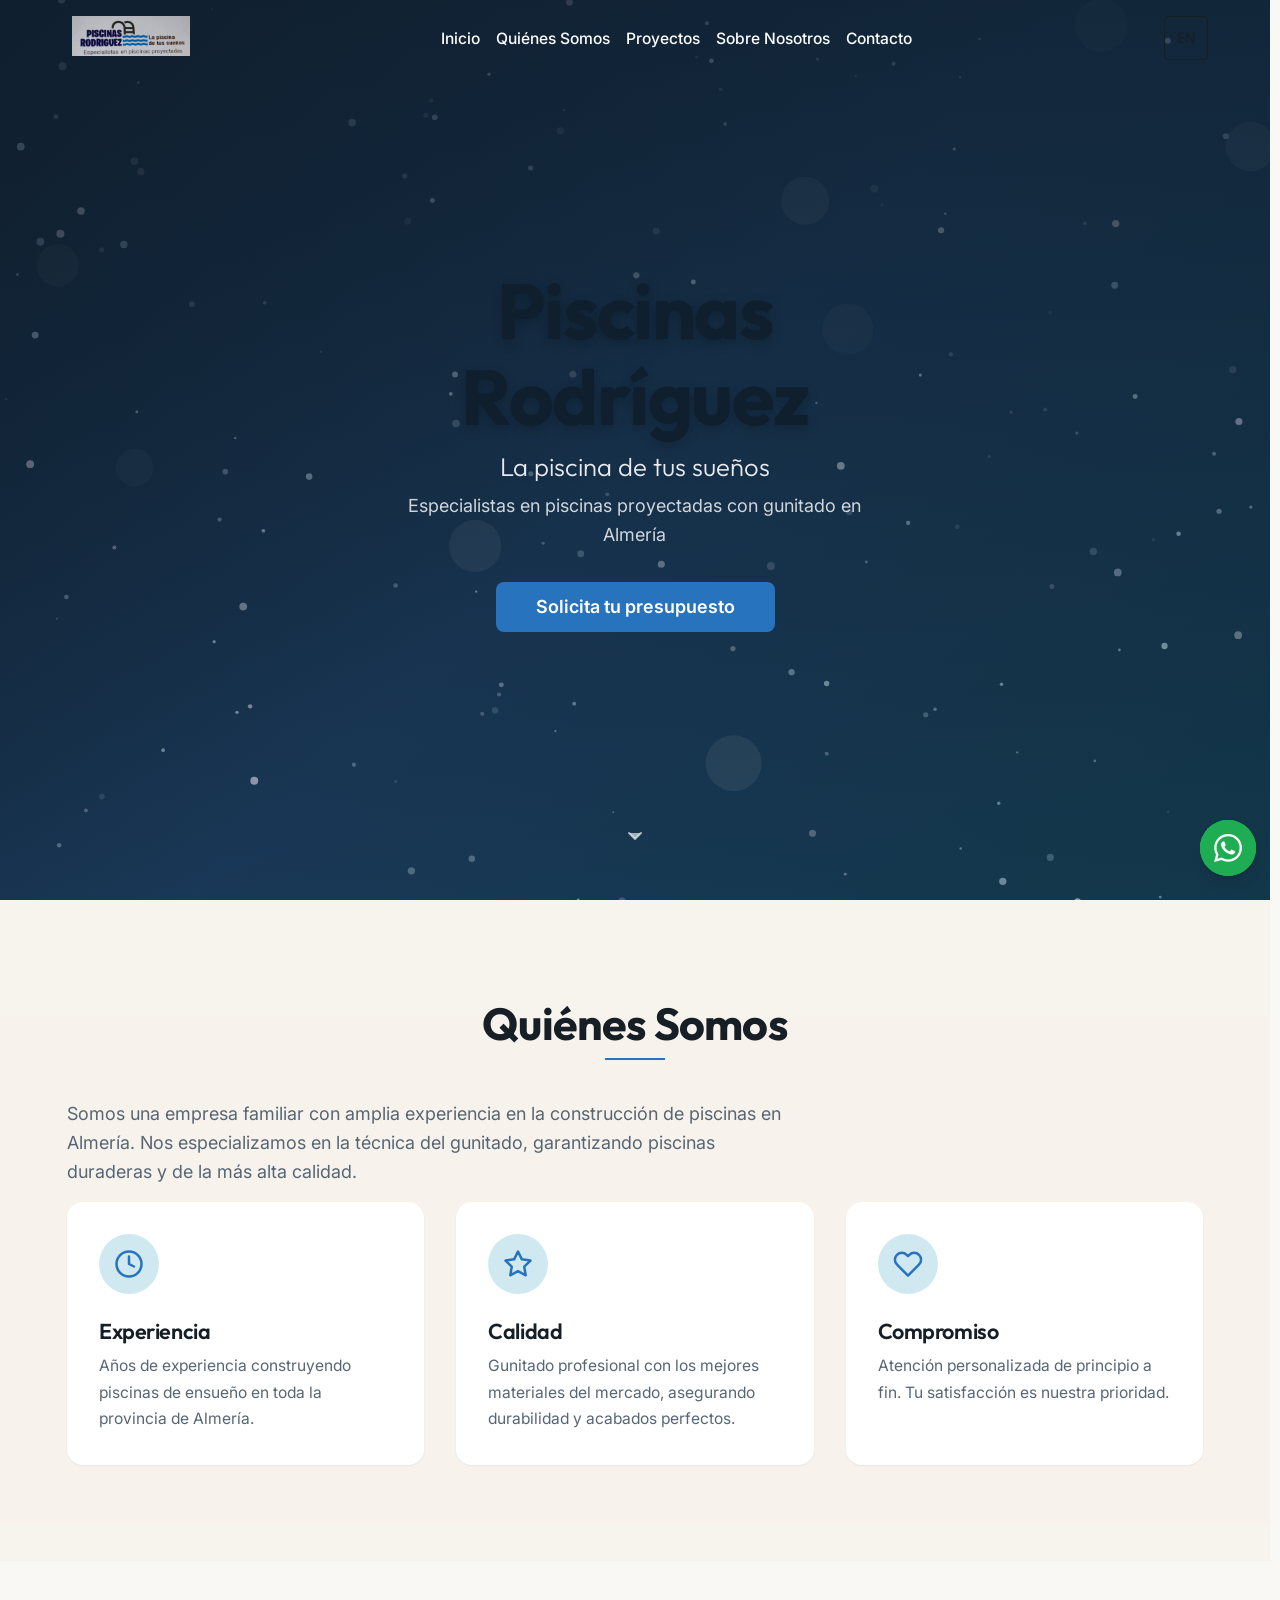
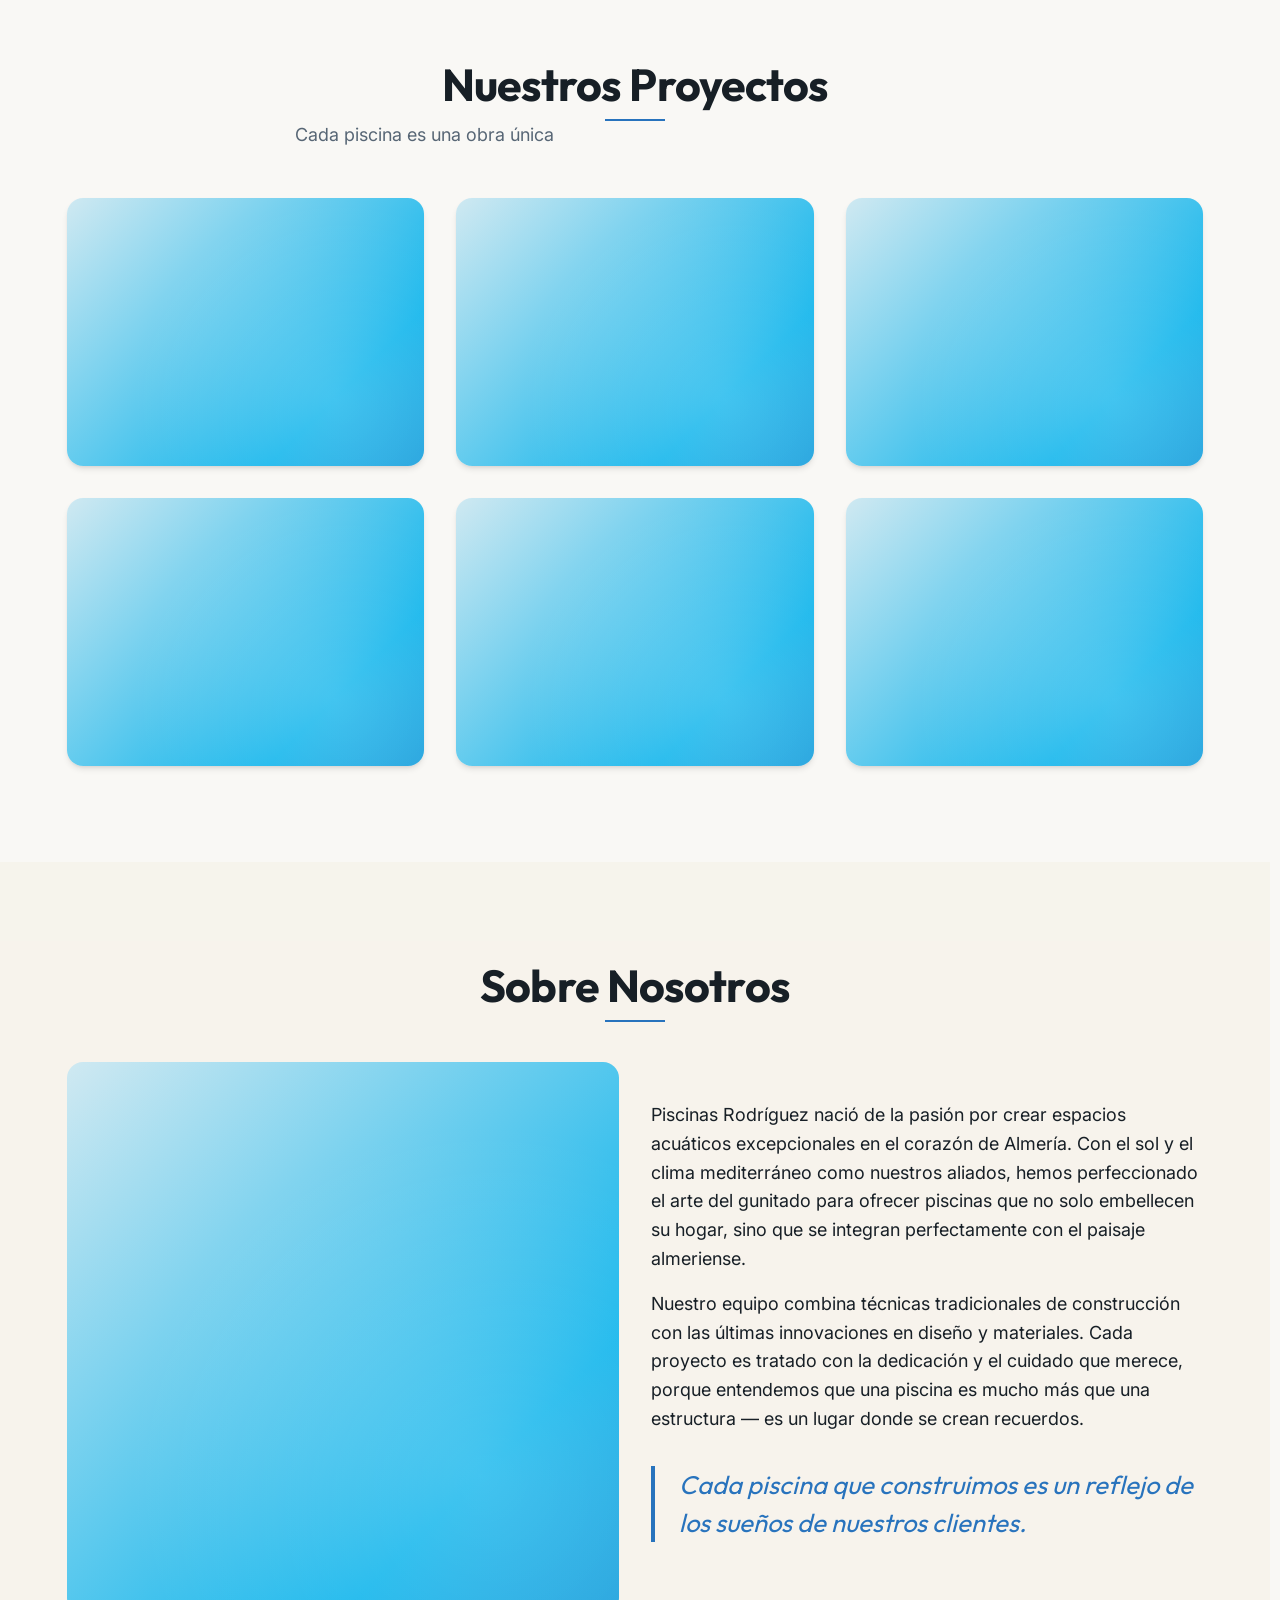
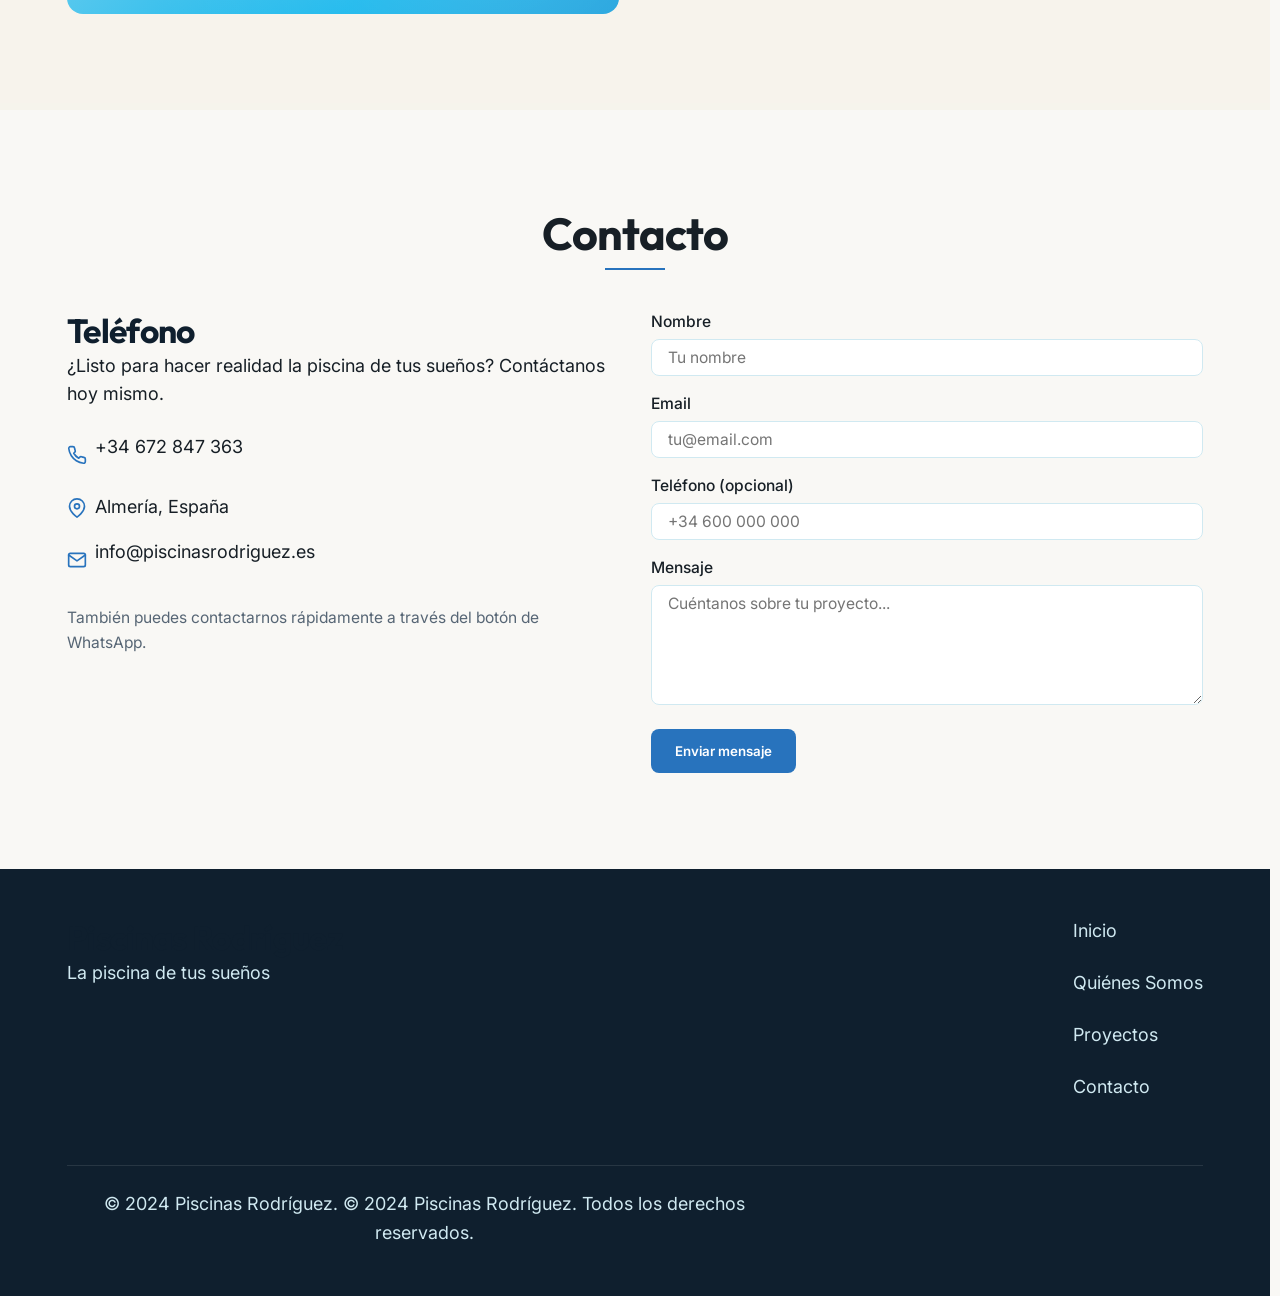
==== index.html @ f2fd2d8b "Initial commit for Piscinas Rodriguez website" ====
<!DOCTYPE html>
<html lang="es">
<head>
    <meta charset="UTF-8">
    <meta name="viewport" content="width=device-width, initial-scale=1.0">
    <title>Piscinas Rodríguez | Especialistas en Gunitado en Almería</title>
    <meta name="description" content="Construcción de piscinas de gunitado en Almería. Piscinas Rodríguez, especialistas en crear la piscina de tus sueños con la mejor calidad y servicio.">
    
    <!-- Open Graph / Social Media -->
    <meta property="og:title" content="Piscinas Rodríguez | Especialistas en Gunitado en Almería">
    <meta property="og:description" content="Construcción de piscinas de gunitado en Almería. Piscinas Rodríguez, especialistas en crear la piscina de tus sueños.">
    <meta property="og:type" content="website">
    <meta property="og:locale" content="es_ES">
    
    <!-- Google Fonts Preconnect -->
    <link rel="preconnect" href="https://fonts.googleapis.com">
    <link rel="preconnect" href="https://fonts.gstatic.com" crossorigin>
    <link href="https://fonts.googleapis.com/css2?family=Inter:wght@400;500&family=Outfit:wght@400;600;700&display=swap" rel="stylesheet">
    
    <!-- CSS Stylesheets -->
    <link rel="stylesheet" href="css/tokens.css">
    <link rel="stylesheet" href="css/base.css">
    <link rel="stylesheet" href="css/layout.css">
    <link rel="stylesheet" href="css/components.css">
    <link rel="stylesheet" href="css/hero.css">
    <link rel="stylesheet" href="css/animations.css">
    <link rel="stylesheet" href="css/mobile.css">
</head>
<body>

    <!-- ============================================================
         1. NAVIGATION
         ============================================================ -->
    <nav id="navbar" class="navbar" aria-label="Navegación principal">
        <div class="container">
            <a href="#inicio" class="navbar__logo" aria-label="Inicio">
                <img src="Logo.png" alt="Piscinas Rodríguez" height="45">
            </a>
            
            <ul class="navbar__links">
                <li><a href="#inicio" class="navbar__link nav-link" data-i18n="nav.inicio">Inicio</a></li>
                <li><a href="#quienes-somos" class="navbar__link nav-link" data-i18n="nav.quienes">Quiénes Somos</a></li>
                <li><a href="#proyectos" class="navbar__link nav-link" data-i18n="nav.proyectos">Proyectos</a></li>
                <li><a href="#sobre-nosotros" class="navbar__link nav-link" data-i18n="nav.sobre">Sobre Nosotros</a></li>
                <li><a href="#contacto" class="navbar__link nav-link" data-i18n="nav.contacto">Contacto</a></li>
            </ul>
            
            <div class="navbar__actions">
                <button class="lang-toggle" aria-label="Cambiar idioma">EN</button>
                <button class="navbar__hamburger" aria-label="Abrir menú" aria-expanded="false">
                    <span></span>
                    <span></span>
                    <span></span>
                </button>
            </div>
        </div>
    </nav>

    <!-- Mobile Menu Overlay -->
    <div class="mobile-menu" id="mobile-menu">
        <a href="#inicio" class="nav-link" data-i18n="nav.inicio">Inicio</a>
        <a href="#quienes-somos" class="nav-link" data-i18n="nav.quienes">Quiénes Somos</a>
        <a href="#proyectos" class="nav-link" data-i18n="nav.proyectos">Proyectos</a>
        <a href="#sobre-nosotros" class="nav-link" data-i18n="nav.sobre">Sobre Nosotros</a>
        <a href="#contacto" class="nav-link" data-i18n="nav.contacto">Contacto</a>
    </div>

    <main>
        <!-- ============================================================
             2. HERO
             ============================================================ -->
        <section id="inicio" class="hero">
            <canvas id="hero-canvas" class="hero__canvas"></canvas>
            <div class="hero__content">
                <h1 class="hero__title" data-i18n="hero.title">Piscinas Rodríguez</h1>
                <p class="hero__subtitle" data-i18n="hero.subtitle">La piscina de tus sueños</p>
                <p class="hero__tagline" data-i18n="hero.tagline">Especialistas en piscinas proyectadas con gunitado en Almería</p>
                <a href="#contacto" class="btn btn--primary hero__cta" data-i18n="hero.cta">Solicita tu presupuesto</a>
            </div>
            <a href="#quienes-somos" class="hero__scroll-indicator" aria-label="Desplázate hacia abajo">
                <svg width="32" height="32" viewBox="0 0 24 24" fill="none" stroke="currentColor" stroke-width="2" stroke-linecap="round" stroke-linejoin="round">
                    <polyline points="6 9 12 15 18 9"></polyline>
                </svg>
            </a>
        </section>

        <!-- ============================================================
             3. QUIÉNES SOMOS
             ============================================================ -->
        <section id="quienes-somos" class="section">
            <div class="container">
                <div class="section-header reveal">
                    <h2 class="section-title" data-i18n="quienes.title">Quiénes Somos</h2>
                </div>
                <p class="section-subtitle reveal" data-i18n="quienes.intro">Somos una empresa familiar con amplia experiencia en la construcción de piscinas en Almería. Nos especializamos en la técnica del gunitado, garantizando piscinas duraderas y de la más alta calidad.</p>
                
                <div class="grid-3">
                    <!-- Card: Experiencia -->
                    <div class="feature-card reveal">
                        <div class="feature-card__icon">
                            <svg width="30" height="30" viewBox="0 0 24 24" fill="none" stroke="currentColor" stroke-width="2" stroke-linecap="round" stroke-linejoin="round">
                                <circle cx="12" cy="12" r="10"></circle>
                                <polyline points="12 6 12 12 16 14"></polyline>
                            </svg>
                        </div>
                        <h3 class="feature-card__title" data-i18n="quienes.exp_title">Experiencia</h3>
                        <p class="feature-card__text" data-i18n="quienes.exp_text">Años de experiencia construyendo piscinas de ensueño en toda la provincia de Almería.</p>
                    </div>
                    <!-- Card: Calidad -->
                    <div class="feature-card reveal reveal-delay-1">
                        <div class="feature-card__icon">
                            <svg width="30" height="30" viewBox="0 0 24 24" fill="none" stroke="currentColor" stroke-width="2" stroke-linecap="round" stroke-linejoin="round">
                                <polygon points="12 2 15.09 8.26 22 9.27 17 14.14 18.18 21.02 12 17.77 5.82 21.02 7 14.14 2 9.27 8.91 8.26 12 2"></polygon>
                            </svg>
                        </div>
                        <h3 class="feature-card__title" data-i18n="quienes.cal_title">Calidad</h3>
                        <p class="feature-card__text" data-i18n="quienes.cal_text">Gunitado profesional con los mejores materiales del mercado, asegurando durabilidad y acabados perfectos.</p>
                    </div>
                    <!-- Card: Compromiso -->
                    <div class="feature-card reveal reveal-delay-2">
                        <div class="feature-card__icon">
                            <svg width="30" height="30" viewBox="0 0 24 24" fill="none" stroke="currentColor" stroke-width="2" stroke-linecap="round" stroke-linejoin="round">
                                <path d="M20.84 4.61a5.5 5.5 0 0 0-7.78 0L12 5.67l-1.06-1.06a5.5 5.5 0 0 0-7.78 7.78l1.06 1.06L12 21.23l7.78-7.78 1.06-1.06a5.5 5.5 0 0 0 0-7.78z"></path>
                            </svg>
                        </div>
                        <h3 class="feature-card__title" data-i18n="quienes.com_title">Compromiso</h3>
                        <p class="feature-card__text" data-i18n="quienes.com_text">Atención personalizada de principio a fin. Tu satisfacción es nuestra prioridad.</p>
                    </div>
                </div>
            </div>
        </section>

        <!-- ============================================================
             4. PROYECTOS
             ============================================================ -->
        <section id="proyectos" class="section">
            <div class="container">
                <div class="section-header reveal">
                    <h2 class="section-title" data-i18n="proyectos.title">Nuestros Proyectos</h2>
                    <p class="section-subtitle" data-i18n="proyectos.subtitle">Cada piscina es una obra única</p>
                </div>
                
                <div class="grid-3">
                    <div class="project-card reveal">
                        <div class="project-image-placeholder"></div>
                        <div class="project-card__overlay">
                            <h3 class="project-card__title" data-i18n="proyectos.p1">Proyecto Residencial</h3>
                        </div>
                    </div>
                    <div class="project-card reveal reveal-delay-1">
                        <div class="project-image-placeholder"></div>
                        <div class="project-card__overlay">
                            <h3 class="project-card__title" data-i18n="proyectos.p2">Piscina Infinity</h3>
                        </div>
                    </div>
                    <div class="project-card reveal reveal-delay-2">
                        <div class="project-image-placeholder"></div>
                        <div class="project-card__overlay">
                            <h3 class="project-card__title" data-i18n="proyectos.p3">Piscina Desbordante</h3>
                        </div>
                    </div>
                    <div class="project-card reveal">
                        <div class="project-image-placeholder"></div>
                        <div class="project-card__overlay">
                            <h3 class="project-card__title" data-i18n="proyectos.p4">Proyecto Comunitario</h3>
                        </div>
                    </div>
                    <div class="project-card reveal reveal-delay-1">
                        <div class="project-image-placeholder"></div>
                        <div class="project-card__overlay">
                            <h3 class="project-card__title" data-i18n="proyectos.p5">Piscina Natural</h3>
                        </div>
                    </div>
                    <div class="project-card reveal reveal-delay-2">
                        <div class="project-image-placeholder"></div>
                        <div class="project-card__overlay">
                            <h3 class="project-card__title" data-i18n="proyectos.p6">Diseño Personalizado</h3>
                        </div>
                    </div>
                </div>
            </div>
        </section>

        <!-- ============================================================
             5. SOBRE NOSOTROS
             ============================================================ -->
        <section id="sobre-nosotros" class="section">
            <div class="container">
                <div class="section-header reveal">
                    <h2 class="section-title" data-i18n="sobre.title">Sobre Nosotros</h2>
                </div>
                
                <div class="two-col">
                    <div class="text-content reveal">
                        <p data-i18n="sobre.text1">Piscinas Rodríguez nació de la pasión por crear espacios acuáticos excepcionales en el corazón de Almería. Con el sol y el clima mediterráneo como nuestros aliados, hemos perfeccionado el arte del gunitado para ofrecer piscinas que no solo embellecen su hogar, sino que se integran perfectamente con el paisaje almeriense.</p>
                        <p data-i18n="sobre.text2">Nuestro equipo combina técnicas tradicionales de construcción con las últimas innovaciones en diseño y materiales. Cada proyecto es tratado con la dedicación y el cuidado que merece, porque entendemos que una piscina es mucho más que una estructura — es un lugar donde se crean recuerdos.</p>
                        <blockquote class="pull-quote">
                            <p data-i18n="sobre.quote">«Cada piscina que construimos es un reflejo de los sueños de nuestros clientes.»</p>
                        </blockquote>
                    </div>
                    <div class="image-content reveal reveal-delay-1">
                        <div class="project-image-placeholder" style="aspect-ratio: 1/1; border-radius: var(--radius-lg);"></div>
                    </div>
                </div>
            </div>
        </section>

        <!-- ============================================================
             6. CONTACTO
             ============================================================ -->
        <section id="contacto" class="section">
            <div class="container">
                <div class="section-header reveal">
                    <h2 class="section-title" data-i18n="contacto.title">Contacto</h2>
                </div>
                
                <div class="grid-2">
                    <div class="contact-info-block reveal">
                        <h3 data-i18n="contacto.phone_label">Hablemos de tu proyecto</h3>
                        <p>¿Listo para hacer realidad la piscina de tus sueños? Contáctanos hoy mismo.</p>
                        
                        <ul class="contact-list" style="list-style:none; padding:0; margin: var(--space-lg) 0;">
                            <li style="display:flex; align-items:center; gap:var(--space-sm); margin-bottom:var(--space-md);">
                                <svg width="20" height="20" viewBox="0 0 24 24" fill="none" stroke="var(--color-azure)" stroke-width="2" stroke-linecap="round" stroke-linejoin="round"><path d="M22 16.92v3a2 2 0 0 1-2.18 2 19.79 19.79 0 0 1-8.63-3.07 19.5 19.5 0 0 1-6-6 19.79 19.79 0 0 1-3.07-8.67A2 2 0 0 1 4.11 2h3a2 2 0 0 1 2 1.72 12.84 12.84 0 0 0 .7 2.81 2 2 0 0 1-.45 2.11L8.09 9.91a16 16 0 0 0 6 6l1.27-1.27a2 2 0 0 1 2.11-.45 12.84 12.84 0 0 0 2.81.7A2 2 0 0 1 22 16.92z"></path></svg>
                                <a href="tel:+34672847363" style="color:var(--color-text); text-decoration:none;">+34 672 847 363</a>
                            </li>
                            <li style="display:flex; align-items:center; gap:var(--space-sm); margin-bottom:var(--space-md);">
                                <svg width="20" height="20" viewBox="0 0 24 24" fill="none" stroke="var(--color-azure)" stroke-width="2" stroke-linecap="round" stroke-linejoin="round"><path d="M21 10c0 7-9 13-9 13s-9-6-9-13a9 9 0 0 1 18 0z"></path><circle cx="12" cy="10" r="3"></circle></svg>
                                <span data-i18n="contacto.location">Almería, España</span>
                            </li>
                            <li style="display:flex; align-items:center; gap:var(--space-sm); margin-bottom:var(--space-md);">
                                <svg width="20" height="20" viewBox="0 0 24 24" fill="none" stroke="var(--color-azure)" stroke-width="2" stroke-linecap="round" stroke-linejoin="round"><path d="M4 4h16c1.1 0 2 .9 2 2v12c0 1.1-.9 2-2 2H4c-1.1 0-2-.9-2-2V6c0-1.1.9-2 2-2z"></path><polyline points="22,6 12,13 2,6"></polyline></svg>
                                <a href="mailto:info@piscinasrodriguez.es" style="color:var(--color-text); text-decoration:none;">info@piscinasrodriguez.es</a>
                            </li>
                        </ul>
                        <p style="font-size:var(--fs-sm); color:var(--color-text-light);">También puedes contactarnos rápidamente a través del botón de WhatsApp.</p>
                    </div>
                    
                    <div class="contact-form-container reveal reveal-delay-1">
                        <form id="contact-form" class="contact-form">
                            <div class="form-group">
                                <label for="name" data-i18n="contacto.form_name">Nombre</label>
                                <input type="text" id="name" name="name" placeholder="Tu nombre" data-i18n-placeholder="contacto.form_name_placeholder" required>
                            </div>
                            <div class="form-group">
                                <label for="email" data-i18n="contacto.form_email">Email</label>
                                <input type="email" id="email" name="email" placeholder="tu@email.com" data-i18n-placeholder="contacto.form_email_placeholder" required>
                            </div>
                            <div class="form-group">
                                <label for="phone" data-i18n="contacto.form_phone">Teléfono (opcional)</label>
                                <input type="tel" id="phone" name="phone" placeholder="+34 600 000 000" data-i18n-placeholder="contacto.form_phone_placeholder">
                            </div>
                            <div class="form-group">
                                <label for="message" data-i18n="contacto.form_message">Mensaje</label>
                                <textarea id="message" name="message" rows="4" placeholder="Cuéntanos sobre tu proyecto..." data-i18n-placeholder="contacto.form_message_placeholder" required></textarea>
                            </div>
                            <button type="submit" class="btn btn--primary" data-i18n="contacto.form_submit">Enviar mensaje</button>
                        </form>
                    </div>
                </div>
            </div>
        </section>
    </main>

    <!-- ============================================================
         7. FOOTER
         ============================================================ -->
    <footer class="footer">
        <div class="container">
            <div class="footer__content">
                <div class="footer__brand">
                    <h3>Piscinas Rodríguez</h3>
                    <p data-i18n="footer.tagline">La piscina de tus sueños</p>
                </div>
                <nav class="footer__links" aria-label="Enlaces del pie de página">
                    <a href="#inicio" data-i18n="nav.inicio">Inicio</a>
                    <a href="#quienes-somos" data-i18n="nav.quienes">Quiénes Somos</a>
                    <a href="#proyectos" data-i18n="nav.proyectos">Proyectos</a>
                    <a href="#contacto" data-i18n="nav.contacto">Contacto</a>
                </nav>
            </div>
            <div class="footer__bottom">
                <p>&copy; 2024 Piscinas Rodríguez. <span data-i18n="footer.copy">Todos los derechos reservados.</span></p>
            </div>
        </div>
    </footer>

    <!-- ============================================================
         8. WHATSAPP FLOATING BUTTON (always visible)
         ============================================================ -->
    <a href="https://wa.me/34672847363?text=Hola%2C%20me%20gustar%C3%ADa%20informaci%C3%B3n%20sobre%20sus%20piscinas" 
       class="whatsapp-float whatsapp-btn" 
       id="whatsapp-btn" 
       aria-label="Contactar por WhatsApp" 
       target="_blank" 
       rel="noopener noreferrer">
        <svg width="28" height="28" viewBox="0 0 24 24" fill="currentColor" xmlns="http://www.w3.org/2000/svg">
            <path d="M17.472 14.382c-.297-.149-1.758-.867-2.03-.967-.273-.099-.471-.148-.67.15-.197.297-.767.966-.94 1.164-.173.199-.347.223-.644.075-.297-.15-1.255-.463-2.39-1.475-.883-.788-1.48-1.761-1.653-2.059-.173-.297-.018-.458.13-.606.134-.133.298-.347.446-.52.149-.174.198-.298.298-.497.099-.198.05-.371-.025-.52-.075-.149-.669-1.612-.916-2.207-.242-.579-.487-.5-.669-.51a12.8 12.8 0 0 0-.57-.01c-.198 0-.52.074-.792.372-.272.297-1.04 1.016-1.04 2.479 0 1.462 1.065 2.875 1.213 3.074.149.198 2.096 3.2 5.077 4.487.709.306 1.262.489 1.694.625.712.227 1.36.195 1.871.118.571-.085 1.758-.719 2.006-1.413.248-.694.248-1.289.173-1.413-.074-.124-.272-.198-.57-.347m-5.421 7.403h-.004a9.87 9.87 0 0 1-5.031-1.378l-.361-.214-3.741.982.998-3.648-.235-.374a9.86 9.86 0 0 1-1.51-5.26c.001-5.45 4.436-9.884 9.888-9.884 2.64 0 5.122 1.03 6.988 2.898a9.825 9.825 0 0 1 2.893 6.994c-.003 5.45-4.437 9.884-9.885 9.884m8.413-18.297A11.815 11.815 0 0 0 12.05 0C5.495 0 .16 5.335.157 11.892c0 2.096.547 4.142 1.588 5.945L.057 24l6.305-1.654a11.882 11.882 0 0 0 5.683 1.448h.005c6.554 0 11.89-5.335 11.893-11.893a11.821 11.821 0 0 0-3.48-8.413Z"/>
        </svg>
    </a>

    <!-- Scripts (ES Modules) -->
    <script type="module" src="js/app.js"></script>
</body>
</html>
---- css/tokens.css ----
/**
 * Piscinas Rodríguez - Design System Tokens
 * Specialist in shotcrete (gunitado) pools - Almería, Spain
 */

:root {
  /* ==========================================================================
     Colors - Mediterranean Blue & Sand Palette
     ========================================================================== */
  
  /* Primary Blues - Harmonized with logo */
  --color-ocean-deep: hsl(210, 50%, 12%); /* Very dark blue, near logo's charcoal */
  --color-azure: hsl(210, 65%, 45%);      /* Primary blue matching logo waves */
  --color-pool: hsl(195, 85%, 50%);       /* Vibrant pool water blue */
  --color-foam: hsl(195, 55%, 88%);       /* Very light blue tint */
  
  /* Sand & Earth Tones */
  --color-sand: hsl(38, 50%, 85%);        /* Warm sandy beige */
  --color-sand-dark: hsl(35, 35%, 50%);   /* Darker sand for contrast */
  --color-cream: hsl(40, 25%, 97%);       /* Near-white warm background */
  
  /* Text & Utilities */
  --color-text: hsl(210, 25%, 12%);       /* Dark text */
  --color-text-light: hsl(210, 15%, 40%); /* Lighter text for subtitles */
  --color-white: #ffffff;
  --color-overlay: hsla(210, 50%, 5%, 0.65); /* Semi-transparent dark overlay for hero */
  
  /* Social / Actions */
  --color-whatsapp: hsl(142, 70%, 40%);
  --color-whatsapp-hover: hsl(142, 70%, 35%);

  /* ==========================================================================
     Typography
     ========================================================================== */
  
  --font-heading: 'Outfit', system-ui, -apple-system, BlinkMacSystemFont, "Segoe UI", Roboto, sans-serif;
  --font-body: 'Inter', system-ui, -apple-system, BlinkMacSystemFont, "Segoe UI", Roboto, sans-serif;
  
  /* Fluid Typography using clamp()
     Scales smoothly between mobile (320px) and desktop (1200px) */
  --fs-xs: clamp(0.75rem, 0.71rem + 0.2vw, 0.875rem);   /* 12px -> 14px */
  --fs-sm: clamp(0.875rem, 0.84rem + 0.17vw, 1rem);     /* 14px -> 16px */
  --fs-base: clamp(1rem, 0.95rem + 0.25vw, 1.125rem);   /* 16px -> 18px */
  --fs-lg: clamp(1.125rem, 1.05rem + 0.38vw, 1.35rem);  /* 18px -> 21.6px */
  --fs-xl: clamp(1.25rem, 1.13rem + 0.6vw, 1.6rem);     /* 20px -> 25.6px */
  --fs-2xl: clamp(1.5rem, 1.3rem + 1vw, 2.1rem);        /* 24px -> 33.6px */
  --fs-3xl: clamp(1.875rem, 1.55rem + 1.6vw, 2.8rem);   /* 30px -> 44.8px */
  --fs-4xl: clamp(2.25rem, 1.77rem + 2.4vw, 3.75rem);   /* 36px -> 60px */
  --fs-hero: clamp(2.75rem, 2.05rem + 3.5vw, 5rem);     /* 44px -> 80px */
  
  /* Line Heights */
  --lh-tight: 1.1;
  --lh-heading: 1.25;
  --lh-base: 1.6;
  --lh-loose: 1.8;
  
  /* Letter Spacing */
  --tracking-tight: -0.02em;
  --tracking-normal: 0;
  --tracking-wide: 0.02em;
  --tracking-wider: 0.05em;

  /* ==========================================================================
     Spacing
     ========================================================================== */
  
  --space-xs: 0.25rem;    /* 4px */
  --space-sm: 0.5rem;     /* 8px */
  --space-md: 1rem;       /* 16px */
  --space-lg: 1.5rem;     /* 24px */
  --space-xl: 2rem;       /* 32px */
  --space-2xl: 3rem;      /* 48px */
  --space-3xl: 6rem;      /* 96px */
  --space-4xl: 8rem;      /* 128px */
  
  /* Fluid spacing for sections */
  --space-section-y: clamp(3rem, 5vw, 6rem);
  --space-section-x: clamp(1rem, 3vw, 2rem);

  /* ==========================================================================
     Layout & Geometry
     ========================================================================== */
  
  /* Border Radius */
  --radius-sm: 0.25rem;
  --radius-md: 0.5rem;
  --radius-lg: 1rem;
  --radius-xl: 2rem;
  --radius-full: 9999px;
  
  /* Container Dimensions */
  --container-max: 1200px;
  --container-padding: var(--space-section-x);

  /* ==========================================================================
     Effects & Animations
     ========================================================================== */
  
  /* Transitions */
  --transition-fast: 150ms cubic-bezier(0.4, 0, 0.2, 1);
  --transition-base: 300ms cubic-bezier(0.4, 0, 0.2, 1);
  --transition-slow: 600ms cubic-bezier(0.4, 0, 0.2, 1);
  
  /* Shadows */
  --shadow-sm: 0 1px 2px 0 rgb(0 0 0 / 0.05);
  --shadow-md: 0 4px 6px -1px rgb(0 0 0 / 0.1), 0 2px 4px -2px rgb(0 0 0 / 0.1);
  --shadow-lg: 0 10px 15px -3px rgb(0 0 0 / 0.1), 0 4px 6px -4px rgb(0 0 0 / 0.1);
  --shadow-glow: 0 0 20px hsla(210, 65%, 45%, 0.3); /* Blue glow matching primary color */
  
  /* Z-Index Layers */
  --z-base: 1;
  --z-nav: 100;
  --z-overlay: 200;
  --z-modal: 300;
  --z-whatsapp: 400;
}
---- css/base.css ----
/**
 * Piscinas Rodríguez - Base Global Styles
 */

/* ==========================================================================
   Google Fonts Import
   ========================================================================== */
@import url('https://fonts.googleapis.com/css2?family=Inter:wght@400;500&family=Outfit:wght@400;600;700&display=swap');

/* ==========================================================================
   Modern CSS Reset
   ========================================================================== */
*,
*::before,
*::after {
  box-sizing: border-box;
}

* {
  margin: 0;
  padding: 0;
}

/* ==========================================================================
   Document & Body
   ========================================================================== */
html {
  font-size: 100%;
  scroll-behavior: smooth;
  /* Prevent scrollbar from causing layout shifts when appearing */
  scrollbar-gutter: stable;
}

body {
  font-family: var(--font-body);
  font-size: var(--fs-base);
  line-height: var(--lh-base);
  color: var(--color-text);
  background-color: var(--color-cream);
  -webkit-font-smoothing: antialiased;
  -moz-osx-font-smoothing: grayscale;
  min-height: 100vh;
  text-rendering: optimizeSpeed;
}

/* ==========================================================================
   Typography
   ========================================================================== */
h1, h2, h3, h4, h5, h6 {
  font-family: var(--font-heading);
  line-height: var(--lh-heading);
  font-weight: 700;
  color: var(--color-ocean-deep);
  text-wrap: balance; /* Prevents typographic orphans in headings */
  letter-spacing: var(--tracking-tight);
}

h1 { font-size: var(--fs-4xl); }
h2 { font-size: var(--fs-3xl); }
h3 { font-size: var(--fs-2xl); }
h4 { font-size: var(--fs-xl); }
h5 { font-size: var(--fs-lg); }
h6 { font-size: var(--fs-base); }

/* Remove default margin on paragraphs for better control */
p {
  margin-bottom: var(--space-md);
  max-width: 65ch; /* Optimal reading width */
}

p:last-child {
  margin-bottom: 0;
}

strong, b {
  font-weight: 600;
  color: var(--color-ocean-deep);
}

/* ==========================================================================
   Links & Interactive Elements
   ========================================================================== */
a {
  color: var(--color-azure);
  text-decoration: none;
  transition: color var(--transition-fast);
}

a:hover, 
a:focus-visible {
  color: var(--color-ocean-deep);
}

/* Focus styles for accessibility */
:focus-visible {
  outline: 2px solid var(--color-azure);
  outline-offset: 4px;
  border-radius: 2px;
}

button {
  font-family: inherit;
  cursor: pointer;
  border: none;
  background: none;
}

/* ==========================================================================
   Media Elements
   ========================================================================== */
img, 
picture, 
video, 
canvas, 
svg {
  display: block;
  max-width: 100%;
  height: auto;
}

/* Ensure SVGs scale properly */

/* ==========================================================================
   Utility Classes
   ========================================================================== */
.visually-hidden {
  position: absolute;
  width: 1px;
  height: 1px;
  padding: 0;
  margin: -1px;
  overflow: hidden;
  clip: rect(0, 0, 0, 0);
  white-space: nowrap;
  border: 0;
}

/* ==========================================================================
   Selection Highlighting
   ========================================================================== */
::selection {
  background-color: var(--color-azure);
  color: var(--color-white);
}

/* ==========================================================================
   Custom Scrollbar (Webkit)
   ========================================================================== */
::-webkit-scrollbar {
  width: 10px;
}

::-webkit-scrollbar-track {
  background: var(--color-cream);
}

::-webkit-scrollbar-thumb {
  background-color: var(--color-sand-dark);
  border-radius: var(--radius-full);
  border: 2px solid var(--color-cream); /* Creates padding effect */
}

::-webkit-scrollbar-thumb:hover {
  background-color: var(--color-azure);
}
---- css/layout.css ----
/* Layout & Grid System */
/* Uses CSS custom properties defined in tokens.css */

/* Container */
.container {
  width: 100%;
  max-width: var(--container-max);
  margin: 0 auto;
  padding-inline: var(--container-padding);
}

/* Sections */
.section {
  padding-block: var(--space-3xl);
  position: relative;
  overflow: hidden;
}

/* Alternating Backgrounds */
.section:nth-of-type(odd) {
  background-color: var(--color-cream);
}

.section:nth-of-type(even) {
  /* Subtle sand tint */
  background-color: color-mix(in srgb, var(--color-sand) 20%, transparent); 
}

/* Section Headers */
.section-header {
  text-align: center;
  margin-bottom: var(--space-2xl);
}

.section-title {
  font-size: clamp(var(--fs-2xl), 5vw, var(--fs-3xl));
  font-family: var(--font-heading);
  font-weight: 700;
  color: var(--color-text);
  position: relative;
  display: inline-block;
}

/* Decorative underline for section titles */
.section-title::after {
  content: "";
  position: absolute;
  bottom: -0.5rem;
  left: 50%;
  transform: translateX(-50%);
  width: 60px;
  height: 2px;
  background-color: var(--color-azure);
}

.section-subtitle {
  font-size: var(--fs-md);
  color: var(--color-text-light);
  margin-top: var(--space-sm);
}

/* Grid Systems */
.grid-3 {
  display: grid;
  grid-template-columns: 1fr;
  gap: var(--space-xl);
}

@media (min-width: 768px) {
  .grid-3 {
    grid-template-columns: repeat(2, 1fr);
  }
}

@media (min-width: 1024px) {
  .grid-3 {
    grid-template-columns: repeat(3, 1fr);
  }
}

.grid-2 {
  display: grid;
  grid-template-columns: 1fr;
  gap: var(--space-xl);
}

@media (min-width: 768px) {
  .grid-2 {
    grid-template-columns: repeat(2, 1fr);
  }
}

/* Two-Column Layout (Text + Image) */
.two-col {
  display: grid;
  grid-template-columns: 1fr;
  gap: var(--space-xl);
  align-items: center;
}

.two-col:nth-child(even) {
  /* Class to specifically target alternating rows if needed, otherwise handled by wrapper logic */
}

@media (min-width: 768px) {
  .two-col {
    grid-template-columns: 1fr 1fr;
  }
  
  /* Alternating order for even items */
  .two-col:nth-child(even) > :first-child {
    order: 2;
  }
}
---- css/components.css ----
/* Components */
/* Uses CSS custom properties defined in tokens.css */

/* Navigation */
.navbar {
  position: fixed;
  top: 0;
  left: 0;
  width: 100%;
  z-index: var(--z-nav);
  background-color: transparent;
  transition: background-color var(--transition-base), box-shadow var(--transition-base);
  padding-block: var(--space-md);
}

.navbar--scrolled {
  background-color: var(--color-white);
  box-shadow: var(--shadow-sm);
  padding-block: var(--space-sm);
}

.navbar .container {
  display: flex;
  justify-content: space-between;
  align-items: center;
}

.navbar__logo img {
  height: 40px;
  width: auto;
  display: block;
}

.navbar__links {
  display: none;
  gap: var(--space-md);
  list-style: none;
  margin: 0;
  padding: 0;
}

@media (min-width: 768px) {
  .navbar__links {
    display: flex;
  }
}

.navbar__link {
  font-family: var(--font-body);
  font-size: var(--fs-sm);
  font-weight: 500;
  color: var(--color-white);
  text-decoration: none;
  position: relative;
  transition: color var(--transition-base);
}

.navbar--scrolled .navbar__link {
  color: var(--color-text);
}

/* Hover underline animation */
.navbar__link::after {
  content: '';
  position: absolute;
  bottom: -4px;
  left: 0;
  width: 100%;
  height: 2px;
  background-color: currentColor;
  transform: scaleX(0);
  transform-origin: right;
  transition: transform var(--transition-base) ease;
}

.navbar__link:hover::after {
  transform: scaleX(1);
  transform-origin: left;
}

.navbar__hamburger {
  display: flex;
  flex-direction: column;
  gap: 6px;
  background: none;
  border: none;
  cursor: pointer;
  padding: var(--space-xs);
}

.navbar__hamburger span {
  display: block;
  width: 24px;
  height: 2px;
  background-color: var(--color-white);
  transition: background-color var(--transition-base), transform var(--transition-base);
}

.navbar--scrolled .navbar__hamburger span {
  background-color: var(--color-text);
}

@media (min-width: 768px) {
  .navbar__hamburger {
    display: none;
  }
}

/* Mobile Menu Overlay */
.mobile-menu {
  display: none;
  position: fixed;
  inset: 0;
  background-color: var(--color-white);
  z-index: var(--z-modal);
  flex-direction: column;
  justify-content: center;
  align-items: center;
}

.mobile-menu.active {
  display: flex;
}

.lang-toggle {
  background: transparent;
  border: 1px solid currentColor;
  color: inherit;
  border-radius: var(--radius-sm);
  font-size: var(--fs-xs);
  padding: 0.25rem 0.5rem;
  cursor: pointer;
  transition: background-color var(--transition-base), color var(--transition-base);
}

.navbar--scrolled .lang-toggle {
  color: var(--color-text);
  border-color: var(--color-text-light);
}

/* Buttons */
.btn {
  display: inline-flex;
  align-items: center;
  justify-content: center;
  padding: 0.75rem 1.5rem;
  border-radius: var(--radius-md);
  font-weight: 600;
  font-family: var(--font-body);
  cursor: pointer;
  transition: all var(--transition-base) ease;
  text-decoration: none;
  border: none;
  line-height: 1;
}

.btn--primary {
  background-color: var(--color-azure);
  color: var(--color-white);
}

.btn--primary:hover {
  background-color: color-mix(in srgb, var(--color-azure) 80%, black);
  box-shadow: 0 4px 12px color-mix(in srgb, var(--color-azure) 30%, transparent);
  transform: scale(1.02);
}

.btn--outline {
  background-color: transparent;
  border: 2px solid var(--color-azure);
  color: var(--color-azure);
}

.btn--outline:hover {
  background-color: var(--color-azure);
  color: var(--color-white);
}

.btn--whatsapp {
  background-color: var(--color-whatsapp);
  color: var(--color-white);
}

.btn--whatsapp:hover {
  background-color: var(--color-whatsapp-hover);
}

/* Feature Cards */
.feature-card {
  background-color: var(--color-white);
  border-radius: var(--radius-lg);
  padding: var(--space-xl);
  box-shadow: var(--shadow-sm);
  transition: all var(--transition-base) ease;
  height: 100%;
}

.feature-card:hover {
  box-shadow: var(--shadow-md);
  transform: translateY(-4px);
}

.feature-card__icon {
  width: 60px;
  height: 60px;
  background-color: var(--color-foam);
  border-radius: 50%;
  display: flex;
  align-items: center;
  justify-content: center;
  margin-bottom: var(--space-lg);
  color: var(--color-azure);
}

.feature-card__icon svg {
  width: 30px;
  height: 30px;
  stroke: currentColor;
  fill: none;
}

.feature-card__title {
  font-size: var(--fs-lg);
  font-weight: 600;
  color: var(--color-text);
  margin-bottom: var(--space-sm);
  font-family: var(--font-heading);
}

.feature-card__text {
  font-size: var(--fs-sm);
  color: var(--color-text-light);
  line-height: 1.7;
  margin: 0;
}

/* Project Cards */
.project-card {
  border-radius: var(--radius-lg);
  overflow: hidden;
  position: relative;
  box-shadow: var(--shadow-md);
}

.project-image-placeholder {
  aspect-ratio: 4 / 3;
  width: 100%;
  /* Beautiful pool water gradient simulation */
  background: 
    radial-gradient(circle at 50% 50%, rgba(255, 255, 255, 0.2) 0%, transparent 60%),
    linear-gradient(135deg, var(--color-foam) 0%, var(--color-pool) 50%, var(--color-azure) 100%);
  background-size: 150% 150%;
  position: relative;
  transition: transform var(--transition-base) ease;
}

.project-card:hover .project-image-placeholder {
  transform: scale(1.03);
}

.project-card__overlay {
  position: absolute;
  inset: 0;
  background: linear-gradient(to top, var(--color-ocean-deep) 0%, transparent 100%);
  opacity: 0;
  transition: opacity var(--transition-base) ease;
  display: flex;
  align-items: center;
  justify-content: center;
  padding: var(--space-xl);
}

.project-card:hover .project-card__overlay {
  opacity: 1;
}

.project-card__title {
  color: var(--color-white);
  font-size: var(--fs-md);
  font-weight: 600;
  font-family: var(--font-heading);
  transform: translateY(20px);
  transition: transform var(--transition-base) ease;
  text-align: center;
  margin: 0;
}

.project-card:hover .project-card__title {
  transform: translateY(0);
}

/* Pull Quote */
.pull-quote {
  font-family: var(--font-heading);
  font-size: clamp(1.25rem, 3vw, var(--fs-xl));
  font-style: italic;
  color: var(--color-azure);
  border-left: 4px solid var(--color-azure);
  padding-left: var(--space-lg);
  margin: var(--space-xl) 0;
  line-height: 1.5;
}

/* Contact Form */
.contact-form .form-group {
  margin-bottom: var(--space-md);
}

.contact-form label {
  display: block;
  font-size: var(--fs-sm);
  font-weight: 500;
  color: var(--color-text);
  margin-bottom: var(--space-xs);
  font-family: var(--font-body);
}

.contact-form input,
.contact-form textarea {
  width: 100%;
  padding: var(--space-sm) var(--space-md);
  border: 1px solid var(--color-foam);
  border-radius: var(--radius-md);
  font-family: var(--font-body);
  font-size: var(--fs-sm);
  color: var(--color-text);
  background-color: var(--color-white);
  transition: all var(--transition-fast) ease;
}

.contact-form textarea {
  min-height: 120px;
  resize: vertical;
}

.contact-form input:focus,
.contact-form textarea:focus {
  border-color: var(--color-azure);
  outline: none;
  box-shadow: 0 0 0 3px color-mix(in srgb, var(--color-azure) 15%, transparent);
}

/* Contact Info */
.contact-info {
  list-style: none;
  padding: 0;
  margin: 0;
}

.contact-info__item {
  display: flex;
  align-items: center;
  gap: var(--space-sm);
  margin-bottom: var(--space-md);
  color: var(--color-text);
  font-family: var(--font-body);
}

.contact-info__item svg {
  color: var(--color-azure);
  width: 24px;
  height: 24px;
  flex-shrink: 0;
}

/* WhatsApp Float */
.whatsapp-float {
  position: fixed;
  bottom: var(--space-lg);
  right: var(--space-lg);
  z-index: var(--z-whatsapp);
  width: 56px;
  height: 56px;
  border-radius: var(--radius-full);
  background-color: var(--color-whatsapp);
  color: var(--color-white);
  display: flex;
  align-items: center;
  justify-content: center;
  box-shadow: var(--shadow-lg);
  transition: all var(--transition-base) ease;
  text-decoration: none;
}

.whatsapp-float::before {
  content: '';
  position: absolute;
  inset: 0;
  border-radius: inherit;
  background-color: inherit;
  z-index: -1;
  animation: pulse-ring 2s cubic-bezier(0.215, 0.61, 0.355, 1) infinite;
}

@keyframes pulse-ring {
  0% { transform: scale(0.95); opacity: 0.5; }
  50% { transform: scale(1.5); opacity: 0; }
  100% { transform: scale(0.95); opacity: 0; }
}

.whatsapp-float:hover {
  background-color: var(--color-whatsapp-hover);
  transform: scale(1.1);
  box-shadow: 0 10px 25px rgba(37, 211, 102, 0.4);
}

.whatsapp-float svg {
  width: 28px;
  height: 28px;
  fill: currentColor;
}

/* Footer */
.footer {
  background-color: var(--color-ocean-deep);
  color: var(--color-foam);
  padding-block: var(--space-2xl);
}

.footer__content {
  display: flex;
  justify-content: space-between;
  align-items: flex-start;
  flex-wrap: wrap;
  gap: var(--space-xl);
}

.footer__brand {
  max-width: 300px;
}

.footer__brand img {
  height: 48px;
  margin-bottom: var(--space-sm);
}

.footer__links {
  list-style: none;
  padding: 0;
  margin: 0;
  display: flex;
  flex-direction: column;
  gap: var(--space-sm);
}

.footer__links a {
  color: var(--color-foam);
  text-decoration: none;
  transition: color var(--transition-fast) ease;
  font-family: var(--font-body);
}

.footer__links a:hover {
  color: var(--color-white);
}

.footer__bottom {
  margin-top: var(--space-2xl);
  padding-top: var(--space-lg);
  border-top: 1px solid rgba(255, 255, 255, 0.1);
  text-align: center;
}

.footer__copy {
  font-size: var(--fs-xs);
  opacity: 0.7;
  font-family: var(--font-body);
}
---- css/hero.css ----
/* Hero Section */
/* Uses CSS custom properties defined in tokens.css */

.hero {
  min-height: 100vh;
  min-height: 100dvh; /* Fallback for modern mobile browsers */
  position: relative;
  display: flex;
  align-items: center;
  justify-content: center;
  overflow: hidden;
  background: linear-gradient(135deg, var(--color-ocean-deep) 0%, hsl(210, 55%, 22%) 50%, hsl(200, 60%, 18%) 100%);
}

.hero__canvas {
  position: absolute;
  inset: 0;
  z-index: 1; /* behind content, above background */
  width: 100%;
  height: 100%;
  pointer-events: none; /* Let clicks pass through to background or interactive elements */
}

.hero::before {
  content: '';
  position: absolute;
  inset: 0;
  background: linear-gradient(
    to bottom,
    color-mix(in srgb, var(--color-ocean-deep) 70%, transparent),
    transparent
  );
  z-index: 2;
}

.hero__content {
  position: relative;
  z-index: 3;
  text-align: center;
  color: var(--color-white);
  max-width: 700px;
  padding: var(--space-xl);
  display: flex;
  flex-direction: column;
  align-items: center;
}

.hero__title {
  font-size: clamp(2.5rem, 8vw, var(--fs-hero));
  font-family: var(--font-heading);
  font-weight: 700;
  letter-spacing: -0.02em;
  text-shadow: 0 4px 12px rgba(0, 0, 0, 0.2);
  margin-bottom: var(--space-sm);
  line-height: 1.1;
}

.hero__subtitle {
  font-size: clamp(1.25rem, 4vw, var(--fs-xl));
  font-weight: 300;
  font-family: var(--font-heading);
  opacity: 0.9;
  margin-bottom: var(--space-xs);
  text-shadow: 0 2px 8px rgba(0, 0, 0, 0.1);
}

.hero__tagline {
  font-size: clamp(1rem, 2.5vw, var(--fs-md));
  opacity: 0.8;
  font-family: var(--font-body);
  margin-bottom: var(--space-xl);
  max-width: 80%;
}

.hero__cta {
  padding: 1rem 2.5rem;
  font-size: var(--fs-md);
}

.hero__scroll-indicator {
  position: absolute;
  bottom: var(--space-xl);
  left: 50%;
  transform: translateX(-50%);
  z-index: 3;
  color: color-mix(in srgb, var(--color-white) 60%, transparent);
  animation: bounce 2s infinite cubic-bezier(0.445, 0.05, 0.55, 0.95);
  display: flex;
  flex-direction: column;
  align-items: center;
}

.hero__scroll-indicator svg {
  width: 24px;
  height: 24px;
  fill: currentColor;
}

@keyframes bounce {
  0%, 20%, 50%, 80%, 100% {
    transform: translateY(0) translateX(-50%);
  }
  40% {
    transform: translateY(-10px) translateX(-50%);
  }
  60% {
    transform: translateY(-5px) translateX(-50%);
  }
}
---- css/animations.css ----
/* src/css/animations.css */

/* 1. Scroll Reveal */
@keyframes reveal-up {
  from {
    opacity: 0;
    transform: translateY(30px);
  }
  to {
    opacity: 1;
    transform: translateY(0);
  }
}

.reveal {
  opacity: 0;
  transform: translateY(30px);
}

.reveal.revealed {
  animation: reveal-up 0.8s ease forwards;
}

.reveal-delay-1 { animation-delay: 0.1s; }
.reveal-delay-2 { animation-delay: 0.2s; }
.reveal-delay-3 { animation-delay: 0.3s; }
.reveal-delay-4 { animation-delay: 0.4s; }

/* 2. Fade In */
@keyframes fade-in {
  from { opacity: 0; }
  to { opacity: 1; }
}

.fade-in {
  animation: fade-in 1s ease forwards;
}

/* 3. Scroll Indicator Bounce */
@keyframes bounce-scroll {
  0%, 100% {
    transform: translateX(-50%) translateY(0);
  }
  50% {
    transform: translateX(-50%) translateY(10px);
  }
}

.hero__scroll-indicator {
  animation: bounce-scroll 2s infinite;
}

/* 4. WhatsApp Pulse */
@keyframes whatsapp-pulse {
  0% {
    transform: scale(1);
    opacity: 0.5;
  }
  100% {
    transform: scale(1.6);
    opacity: 0;
  }
}

.whatsapp-float::before,
.whatsapp-float::after {
  content: '';
  position: absolute;
  inset: 0;
  border-radius: 50%;
  background-color: var(--color-whatsapp, #25D366);
  animation: whatsapp-pulse 2.5s ease-out infinite;
  z-index: -1;
}

/* 5. Water Shimmer */
@keyframes water-shimmer {
  0% { background-position: 0% 50%; }
  50% { background-position: 100% 50%; }
  100% { background-position: 0% 50%; }
}

.shimmer {
  background: linear-gradient(90deg, var(--color-azure, #0077b6) 0%, var(--color-sky, #90e0ef) 50%, var(--color-azure, #0077b6) 100%);
  background-size: 200% 200%;
  animation: water-shimmer 3s ease infinite;
}

/* 6. Navbar transition */
.navbar {
  transition: background-color var(--transition-base, 0.3s ease), box-shadow var(--transition-base, 0.3s ease);
}

.navbar--scrolled {
  background-color: var(--color-white, #ffffff);
  box-shadow: var(--shadow-sm, 0 2px 4px rgba(0,0,0,0.1));
}

/* 7. Hover lift */
.hover-lift {
  transition: transform var(--transition-base, 0.3s ease), box-shadow var(--transition-base, 0.3s ease);
}

.hover-lift:hover {
  transform: translateY(-4px);
  box-shadow: var(--shadow-md, 0 4px 6px rgba(0,0,0,0.1));
}

/* 9. Link underline animation */
.nav-link {
  position: relative;
  text-decoration: none;
}

.nav-link::after {
  content: '';
  position: absolute;
  bottom: -2px;
  left: 50%;
  width: 0;
  height: 2px;
  background-color: var(--color-azure, #0077b6);
  transition: width var(--transition-base, 0.3s ease), left var(--transition-base, 0.3s ease);
}

.nav-link:hover::after {
  width: 100%;
  left: 0;
}

/* 8. Prefers-reduced-motion */
@media (prefers-reduced-motion: reduce) {
  *,
  *::before,
  *::after {
    animation-duration: 0.01ms !important;
    animation-iteration-count: 1 !important;
    transition-duration: 0.01ms !important;
    scroll-behavior: auto !important;
  }
  
  .reveal {
    opacity: 1;
    transform: none;
  }
  
  .whatsapp-float::before,
  .whatsapp-float::after {
    display: none;
  }
}
---- css/mobile.css ----
/* src/css/mobile.css */

/* Base mobile menu state (hidden by default) */
.mobile-menu {
  position: fixed;
  inset: 0;
  background-color: var(--color-ocean-deep, #023e8a);
  z-index: var(--z-modal, 100);
  display: flex;
  flex-direction: column;
  justify-content: center;
  align-items: center;
  gap: var(--space-lg, 2rem);
  opacity: 0;
  pointer-events: none;
  transition: opacity var(--transition-base, 0.3s ease);
}

.mobile-menu.active {
  opacity: 1;
  pointer-events: auto;
}

.mobile-menu .nav-link {
  font-size: var(--fs-xl, 1.5rem);
  color: var(--color-white, #ffffff);
  font-family: var(--font-heading, sans-serif);
}

/* Tap Target Sizes */
button, 
a {
  min-height: 44px;
  min-width: 44px;
}

/* Small mobile (max-width: 480px) */
@media (max-width: 480px) {
  .hero__title {
    font-size: var(--fs-2xl, 2rem);
  }
  
  .feature-card {
    padding: var(--space-md, 1.5rem);
  }
  
  .project-card {
    aspect-ratio: 3 / 2;
  }
  
  .container {
    padding-inline: var(--space-sm, 1rem);
  }
}

/* Mobile (max-width: 768px) */
@media (max-width: 768px) {
  .navbar__links {
    display: none;
  }
  
  .navbar__hamburger {
    display: flex;
  }
  
  .hero__title {
    font-size: var(--fs-3xl, 2.5rem);
  }
  
  .grid-3,
  .grid-2 {
    grid-template-columns: 1fr;
  }
  
  .two-col {
    grid-template-columns: 1fr;
  }
  
  .section {
    padding-block: var(--space-xl, 4rem);
  }
  
  .footer__content,
  .footer__links {
    flex-direction: column;
    gap: var(--space-lg, 2rem);
  }
  
  .contact-form {
    width: 100%;
  }
  
  .whatsapp-float {
    width: 48px;
    height: 48px;
    bottom: var(--space-md, 1.5rem);
    right: var(--space-md, 1.5rem);
  }
  
  .pull-quote {
    font-size: var(--fs-lg, 1.25rem);
  }
}

/* Tablet (481px to 1024px) */
@media (min-width: 481px) and (max-width: 1024px) {
  .grid-3 {
    grid-template-columns: repeat(2, 1fr);
  }
  
  /* Grid-2 remains 2 columns implicitly unless overridden, which it isn't here */
}

/* Touch device considerations */
@media (hover: none) {
  .hover-lift:hover,
  .hover-lift:focus {
    transform: none;
    box-shadow: none;
  }
  
  .project-card__overlay {
    opacity: 0.8;
  }
}

/* Large screens (min-width: 1400px) */
@media (min-width: 1400px) {
  .container {
    max-width: 1200px;
    margin-inline: auto;
  }
  
  html {
    /* Slightly increase base font size for larger screens if using rems based on html font-size */
    font-size: 105%;
  }
}
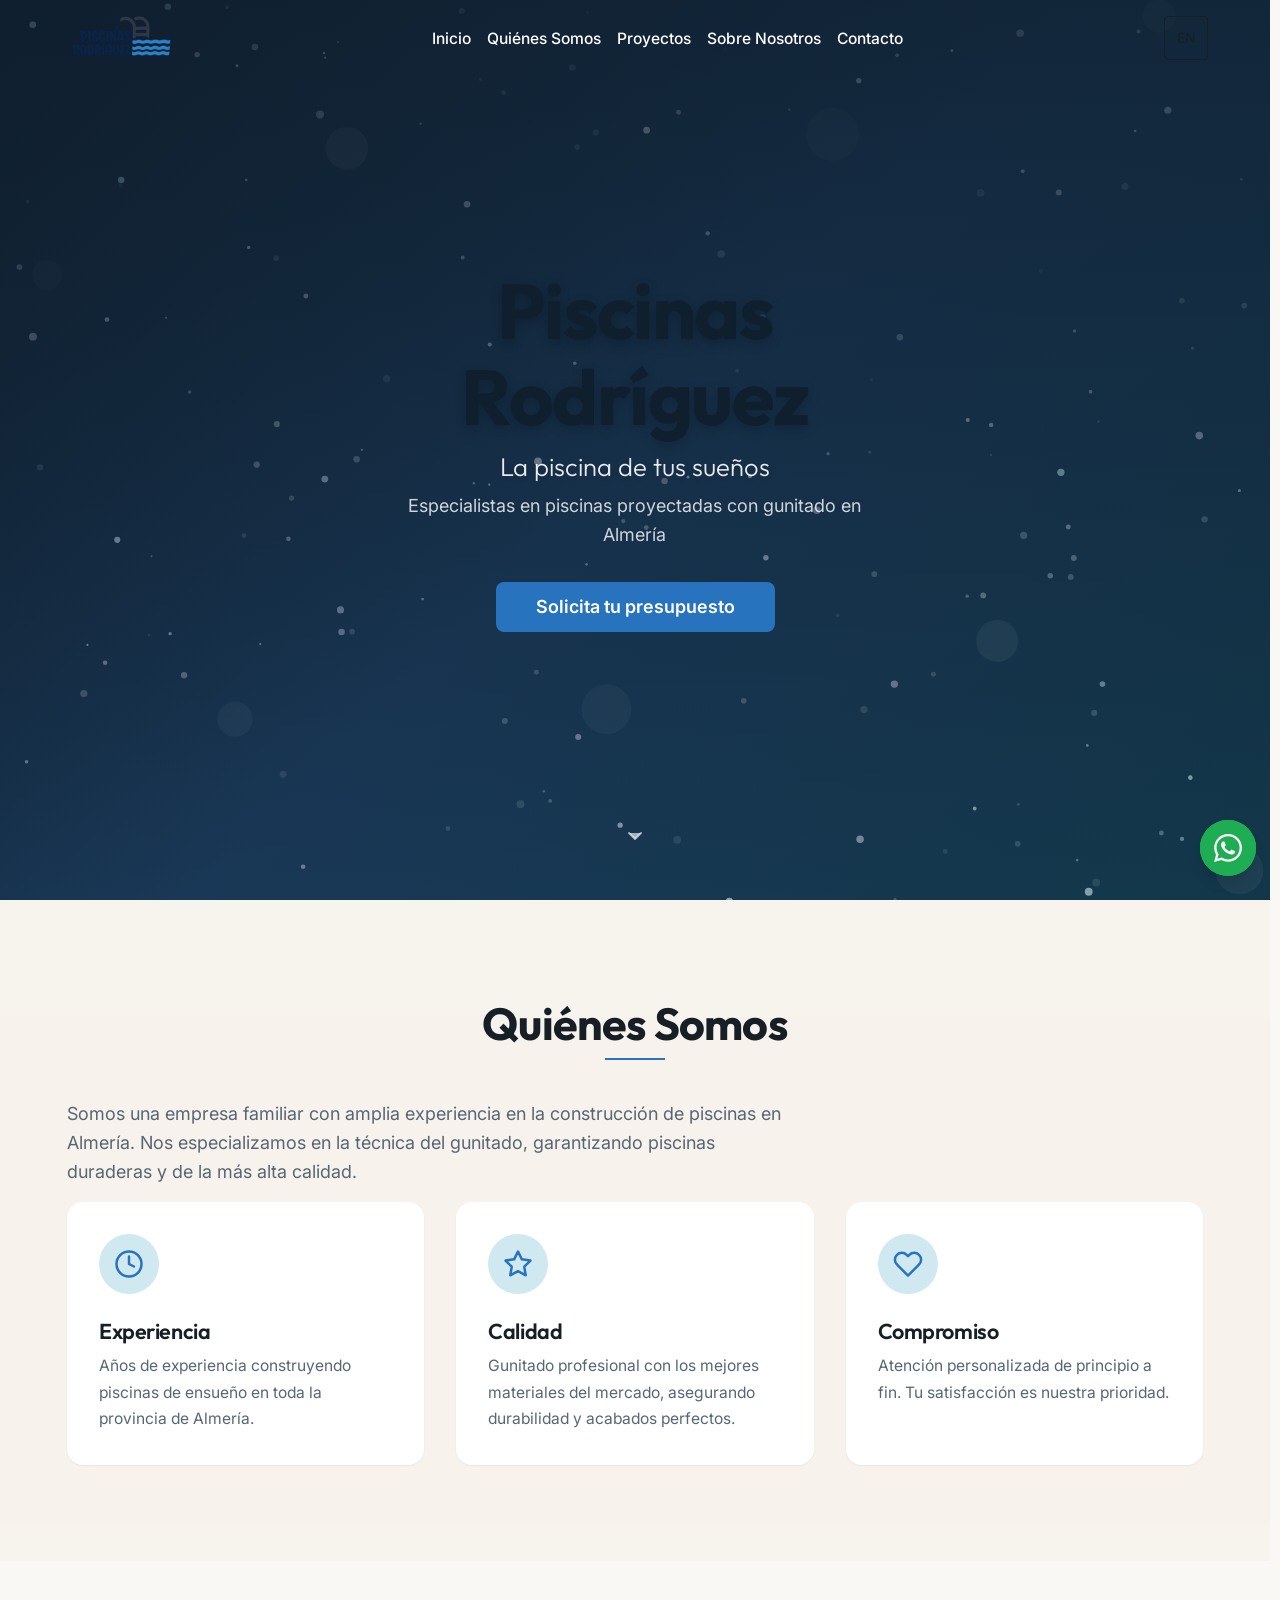
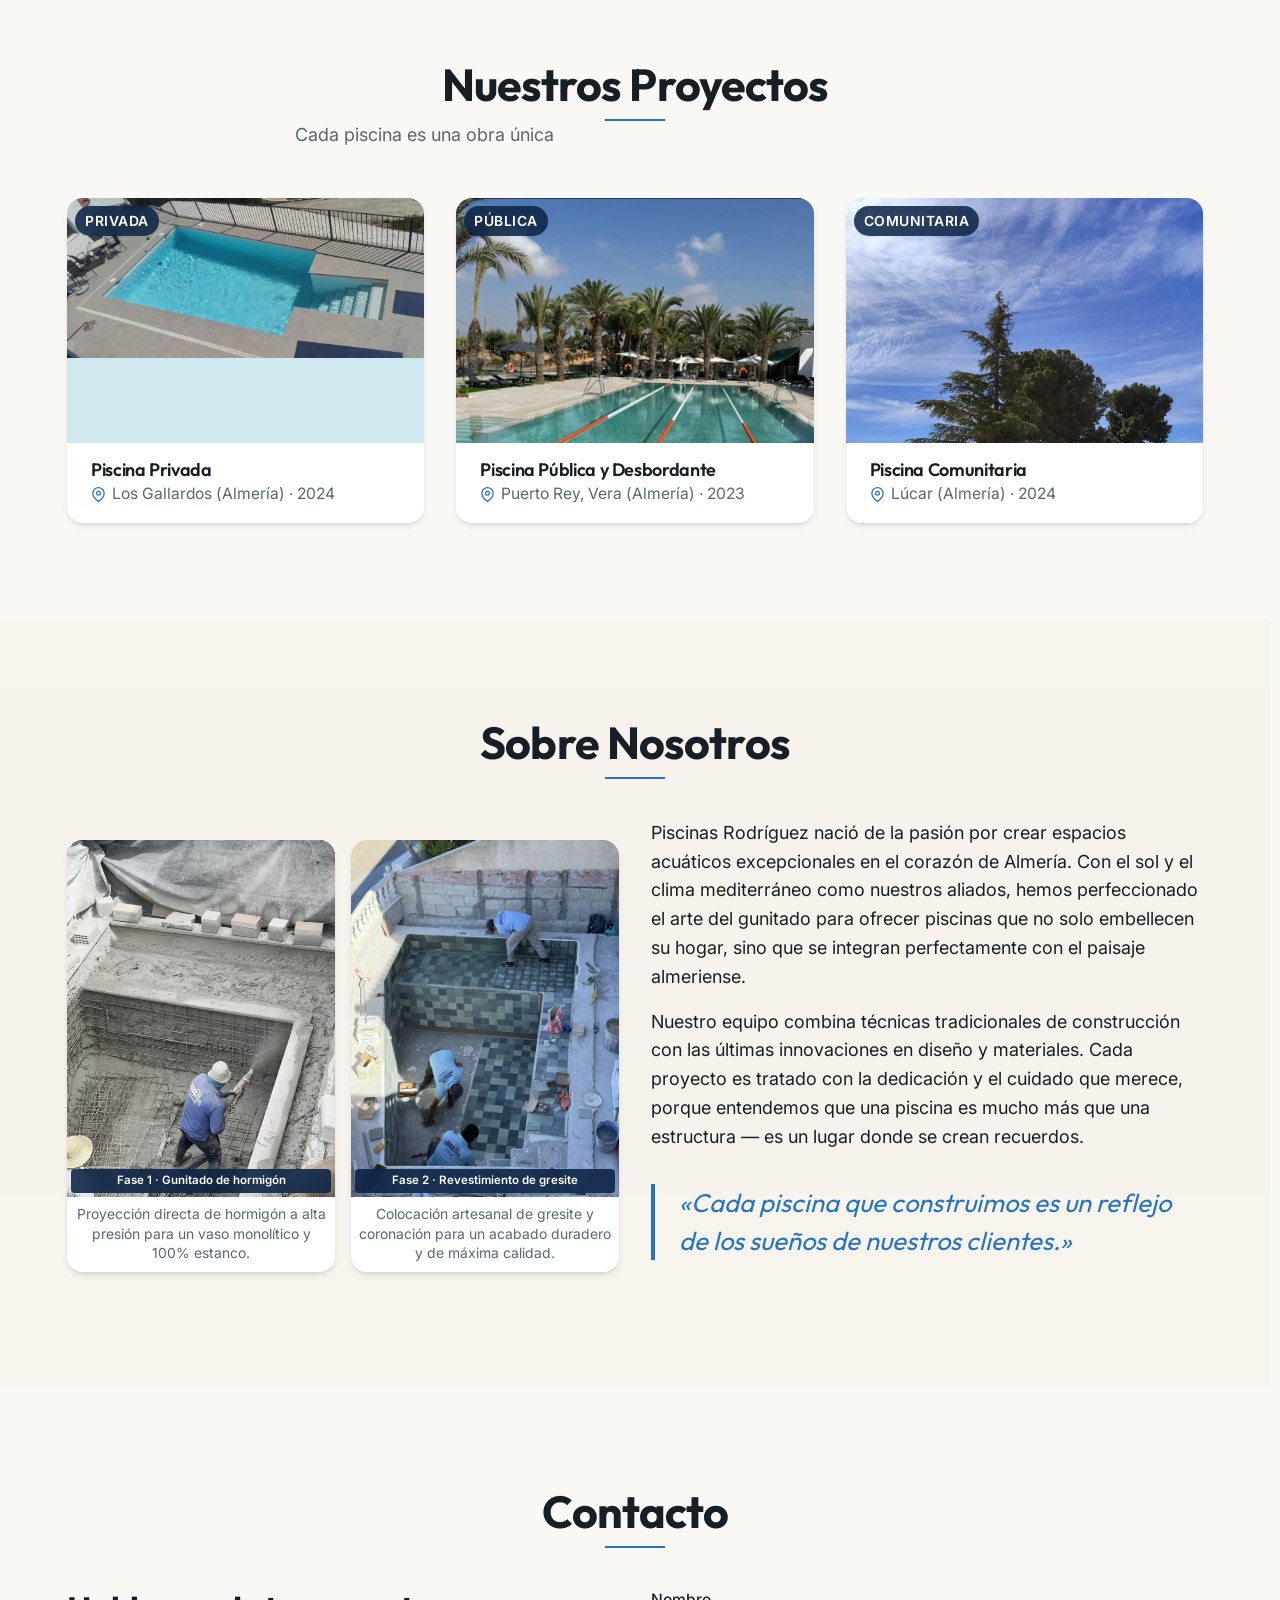
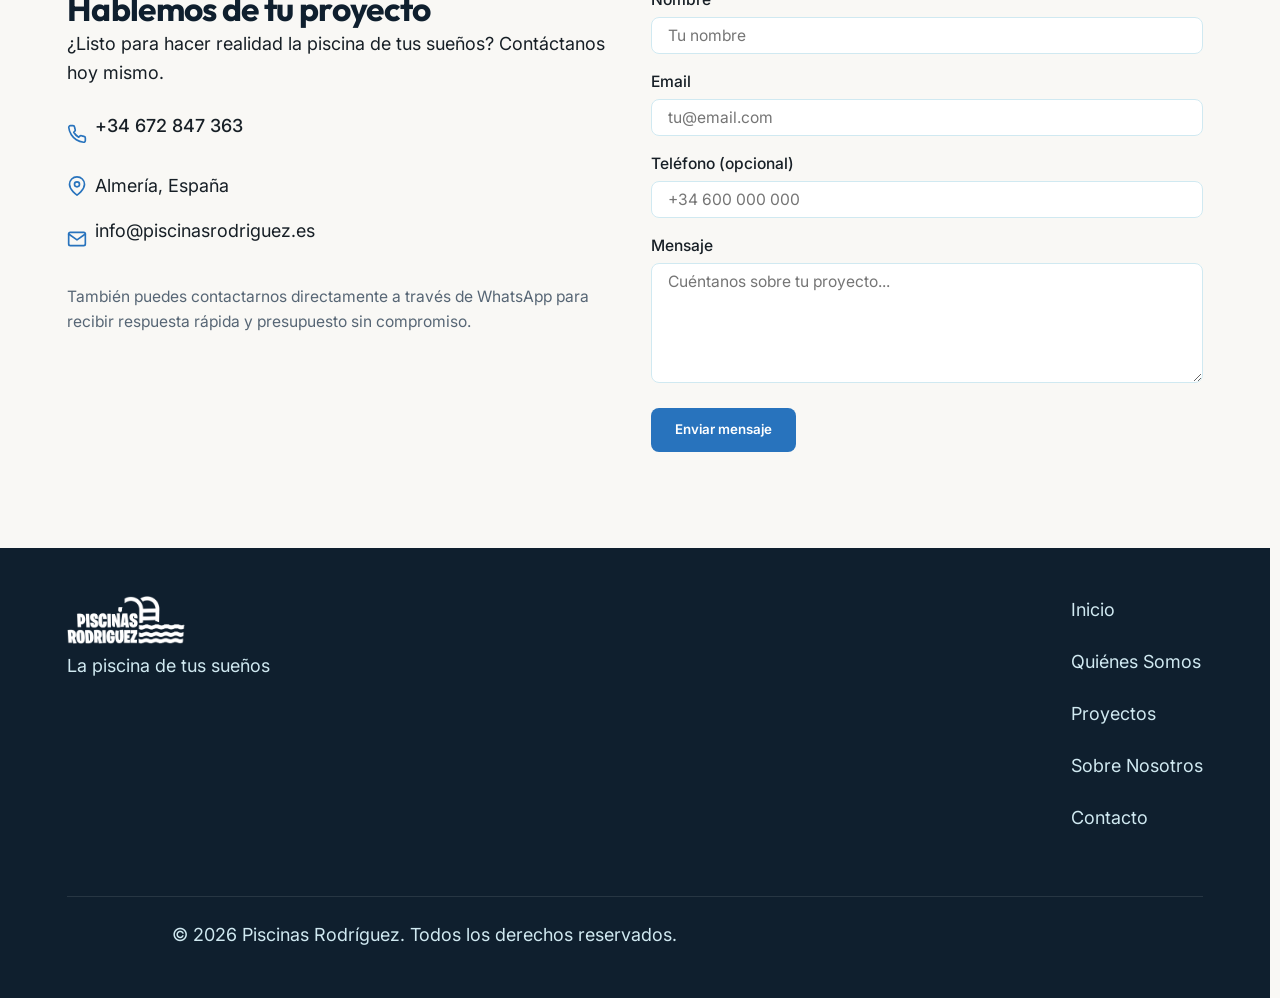
==== commit 3ea39216: "Update website: new refined logo, pool project categories, construction process video/photo, SEO & s" ====
--- a/index.html
+++ b/index.html
@@ -3,19 +3,101 @@
 <head>
     <meta charset="UTF-8">
     <meta name="viewport" content="width=device-width, initial-scale=1.0">
-    <title>Piscinas Rodríguez | Especialistas en Gunitado en Almería</title>
-    <meta name="description" content="Construcción de piscinas de gunitado en Almería. Piscinas Rodríguez, especialistas en crear la piscina de tus sueños con la mejor calidad y servicio.">
-    
+    <title>Piscinas Rodríguez | Especialistas en Gunitado de Piscinas en Almería</title>
+    <meta name="description" content="Especialistas en diseño y construcción de piscinas de hormigón gunitado en Almería (Albox, Los Gallardos, Vera, Lúcar). Piscinas privadas, públicas y comunitarias de máxima durabilidad y estanqueidad.">
+    <link rel="canonical" href="https://piscinasrodriguez.es/">
+
+    <!-- Multilingual Alternates -->
+    <link rel="alternate" hreflang="es" href="https://piscinasrodriguez.es/">
+    <link rel="alternate" hreflang="en" href="https://piscinasrodriguez.es/#en">
+    <link rel="alternate" hreflang="x-default" href="https://piscinasrodriguez.es/">
+
+    <!-- Security & Privacy Hints -->
+    <meta http-equiv="X-Content-Type-Options" content="nosniff">
+    <meta name="referrer" content="strict-origin-when-cross-origin">
+
+    <!-- Favicon & Mobile Icons -->
+    <link rel="icon" type="image/x-icon" href="favicon.ico">
+    <link rel="icon" type="image/png" sizes="32x32" href="images/favicon-32x32.png">
+    <link rel="icon" type="image/png" sizes="16x16" href="images/favicon-16x16.png">
+    <link rel="apple-touch-icon" sizes="180x180" href="apple-touch-icon.png">
+    <link rel="manifest" href="site.webmanifest">
+    <meta name="theme-color" content="#0b2344">
+
     <!-- Open Graph / Social Media -->
+    <meta property="og:type" content="website">
+    <meta property="og:site_name" content="Piscinas Rodríguez">
+    <meta property="og:url" content="https://piscinasrodriguez.es/">
     <meta property="og:title" content="Piscinas Rodríguez | Especialistas en Gunitado en Almería">
-    <meta property="og:description" content="Construcción de piscinas de gunitado en Almería. Piscinas Rodríguez, especialistas en crear la piscina de tus sueños.">
-    <meta property="og:type" content="website">
+    <meta property="og:description" content="Construcción de piscinas de hormigón gunitado en Almería. Piscinas privadas, públicas y comunitarias con acabados de primera calidad.">
+    <meta property="og:image" content="https://piscinasrodriguez.es/images/logo.png">
+    <meta property="og:image:alt" content="Logo de Piscinas Rodríguez">
     <meta property="og:locale" content="es_ES">
+    <meta property="og:locale:alternate" content="en_US">
+
+    <!-- Twitter Card -->
+    <meta name="twitter:card" content="summary_large_image">
+    <meta name="twitter:title" content="Piscinas Rodríguez | Especialistas en Gunitado en Almería">
+    <meta name="twitter:description" content="Construcción de piscinas de hormigón gunitado en Almería. Especialistas en piscinas privadas, públicas y comunitarias.">
+    <meta name="twitter:image" content="https://piscinasrodriguez.es/images/logo.png">
+
+    <!-- Structured Data (JSON-LD) for Google & AI Engines -->
+    <script type="application/ld+json">
+    {
+      "@context": "https://schema.org",
+      "@type": "HomeAndConstructionBusiness",
+      "name": "Piscinas Rodríguez",
+      "image": "https://piscinasrodriguez.es/images/logo.png",
+      "@id": "https://piscinasrodriguez.es/#business",
+      "url": "https://piscinasrodriguez.es",
+      "telephone": "+34672847363",
+      "email": "info@piscinasrodriguez.es",
+      "priceRange": "€€",
+      "address": {
+        "@type": "PostalAddress",
+        "addressLocality": "Albox",
+        "addressRegion": "Almería",
+        "postalCode": "04800",
+        "addressCountry": "ES"
+      },
+      "geo": {
+        "@type": "GeoCoordinates",
+        "latitude": 37.3877,
+        "longitude": -2.1481
+      },
+      "areaServed": [
+        {
+          "@type": "AdministrativeArea",
+          "name": "Provincia de Almería"
+        },
+        {
+          "@type": "Place",
+          "name": "Albox"
+        },
+        {
+          "@type": "Place",
+          "name": "Los Gallardos"
+        },
+        {
+          "@type": "Place",
+          "name": "Vera"
+        },
+        {
+          "@type": "Place",
+          "name": "Lúcar"
+        }
+      ],
+      "sameAs": [
+        "https://wa.me/34672847363"
+      ],
+      "description": "Especialistas en construcción de piscinas de hormigón gunitado proyectado a alta presión, revestimiento de gresite y coronación en Almería."
+    }
+    </script>
     
     <!-- Google Fonts Preconnect -->
     <link rel="preconnect" href="https://fonts.googleapis.com">
     <link rel="preconnect" href="https://fonts.gstatic.com" crossorigin>
-    <link href="https://fonts.googleapis.com/css2?family=Inter:wght@400;500&family=Outfit:wght@400;600;700&display=swap" rel="stylesheet">
+    <link href="https://fonts.googleapis.com/css2?family=Inter:wght@400;500;600&family=Outfit:wght@500;600;700&display=swap" rel="stylesheet">
     
     <!-- CSS Stylesheets -->
     <link rel="stylesheet" href="css/tokens.css">
@@ -33,8 +115,8 @@
          ============================================================ -->
     <nav id="navbar" class="navbar" aria-label="Navegación principal">
         <div class="container">
-            <a href="#inicio" class="navbar__logo" aria-label="Inicio">
-                <img src="Logo.png" alt="Piscinas Rodríguez" height="45">
+            <a href="#inicio" class="navbar__logo" aria-label="Piscinas Rodríguez Inicio">
+                <img src="images/logo.png" alt="Piscinas Rodríguez" height="42" width="138">
             </a>
             
             <ul class="navbar__links">
@@ -131,7 +213,7 @@
         </section>
 
         <!-- ============================================================
-             4. PROYECTOS
+             4. PROYECTOS (Categorías: Privadas, Públicas, Comunitarias)
              ============================================================ -->
         <section id="proyectos" class="section">
             <div class="container">
@@ -141,40 +223,57 @@
                 </div>
                 
                 <div class="grid-3">
+                    <!-- Categoría 1: Privadas -->
                     <div class="project-card reveal">
-                        <div class="project-image-placeholder"></div>
-                        <div class="project-card__overlay">
-                            <h3 class="project-card__title" data-i18n="proyectos.p1">Proyecto Residencial</h3>
-                        </div>
-                    </div>
+                        <div class="project-card__image-wrapper">
+                            <picture>
+                                <source srcset="images/proyectos/piscina-privada-los-gallardos.webp" type="image/webp">
+                                <img src="images/proyectos/piscina-privada-los-gallardos.jpg" alt="Piscina Privada en Los Gallardos" class="project-card__image" loading="lazy" width="800" height="600">
+                            </picture>
+                            <span class="project-card__badge" data-i18n="proyectos.cat_privadas">Privada</span>
+                        </div>
+                        <div class="project-card__info">
+                            <h3 class="project-card__title" data-i18n="proyectos.p1_title">Piscina Privada</h3>
+                            <p class="project-card__caption">
+                                <svg width="15" height="15" viewBox="0 0 24 24" fill="none" stroke="currentColor" stroke-width="2" stroke-linecap="round" stroke-linejoin="round" aria-hidden="true"><path d="M21 10c0 7-9 13-9 13s-9-6-9-13a9 9 0 0 1 18 0z"></path><circle cx="12" cy="10" r="3"></circle></svg>
+                                <span data-i18n="proyectos.p1_caption">Los Gallardos (Almería) · 2024</span>
+                            </p>
+                        </div>
+                    </div>
+
+                    <!-- Categoría 2: Públicas -->
                     <div class="project-card reveal reveal-delay-1">
-                        <div class="project-image-placeholder"></div>
-                        <div class="project-card__overlay">
-                            <h3 class="project-card__title" data-i18n="proyectos.p2">Piscina Infinity</h3>
-                        </div>
-                    </div>
+                        <div class="project-card__image-wrapper">
+                            <picture>
+                                <source srcset="images/proyectos/piscina-publica-puerto-rey.webp" type="image/webp">
+                                <img src="images/proyectos/piscina-publica-puerto-rey.jpg" alt="Piscina Pública y Desbordante en Puerto Rey, Vera" class="project-card__image" loading="lazy" width="800" height="600">
+                            </picture>
+                            <span class="project-card__badge" data-i18n="proyectos.cat_publicas">Pública</span>
+                        </div>
+                        <div class="project-card__info">
+                            <h3 class="project-card__title" data-i18n="proyectos.p2_title">Piscina Pública y Desbordante</h3>
+                            <p class="project-card__caption">
+                                <svg width="15" height="15" viewBox="0 0 24 24" fill="none" stroke="currentColor" stroke-width="2" stroke-linecap="round" stroke-linejoin="round" aria-hidden="true"><path d="M21 10c0 7-9 13-9 13s-9-6-9-13a9 9 0 0 1 18 0z"></path><circle cx="12" cy="10" r="3"></circle></svg>
+                                <span data-i18n="proyectos.p2_caption">Puerto Rey, Vera (Almería) · 2023</span>
+                            </p>
+                        </div>
+                    </div>
+
+                    <!-- Categoría 3: Comunitarias -->
                     <div class="project-card reveal reveal-delay-2">
-                        <div class="project-image-placeholder"></div>
-                        <div class="project-card__overlay">
-                            <h3 class="project-card__title" data-i18n="proyectos.p3">Piscina Desbordante</h3>
-                        </div>
-                    </div>
-                    <div class="project-card reveal">
-                        <div class="project-image-placeholder"></div>
-                        <div class="project-card__overlay">
-                            <h3 class="project-card__title" data-i18n="proyectos.p4">Proyecto Comunitario</h3>
-                        </div>
-                    </div>
-                    <div class="project-card reveal reveal-delay-1">
-                        <div class="project-image-placeholder"></div>
-                        <div class="project-card__overlay">
-                            <h3 class="project-card__title" data-i18n="proyectos.p5">Piscina Natural</h3>
-                        </div>
-                    </div>
-                    <div class="project-card reveal reveal-delay-2">
-                        <div class="project-image-placeholder"></div>
-                        <div class="project-card__overlay">
-                            <h3 class="project-card__title" data-i18n="proyectos.p6">Diseño Personalizado</h3>
+                        <div class="project-card__image-wrapper">
+                            <picture>
+                                <source srcset="images/proyectos/piscina-comunitaria-lucar.webp" type="image/webp">
+                                <img src="images/proyectos/piscina-comunitaria-lucar.jpg" alt="Piscina Comunitaria en Lúcar" class="project-card__image" loading="lazy" width="800" height="600">
+                            </picture>
+                            <span class="project-card__badge" data-i18n="proyectos.cat_comunitarias">Comunitaria</span>
+                        </div>
+                        <div class="project-card__info">
+                            <h3 class="project-card__title" data-i18n="proyectos.p3_title">Piscina Comunitaria</h3>
+                            <p class="project-card__caption">
+                                <svg width="15" height="15" viewBox="0 0 24 24" fill="none" stroke="currentColor" stroke-width="2" stroke-linecap="round" stroke-linejoin="round" aria-hidden="true"><path d="M21 10c0 7-9 13-9 13s-9-6-9-13a9 9 0 0 1 18 0z"></path><circle cx="12" cy="10" r="3"></circle></svg>
+                                <span data-i18n="proyectos.p3_caption">Lúcar (Almería) · 2024</span>
+                            </p>
                         </div>
                     </div>
                 </div>
@@ -182,7 +281,7 @@
         </section>
 
         <!-- ============================================================
-             5. SOBRE NOSOTROS
+             5. SOBRE NOSOTROS (Con proceso de gunitado y gresite)
              ============================================================ -->
         <section id="sobre-nosotros" class="section">
             <div class="container">
@@ -198,8 +297,30 @@
                             <p data-i18n="sobre.quote">«Cada piscina que construimos es un reflejo de los sueños de nuestros clientes.»</p>
                         </blockquote>
                     </div>
-                    <div class="image-content reveal reveal-delay-1">
-                        <div class="project-image-placeholder" style="aspect-ratio: 1/1; border-radius: var(--radius-lg);"></div>
+                    <div class="process-showcase reveal reveal-delay-1">
+                        <!-- Proceso: Video gunitado -->
+                        <div class="process-card">
+                            <div class="process-media">
+                                <video autoplay loop muted playsinline poster="images/proceso/proceso-gunitado-poster.webp" class="process-video" aria-label="Proceso de hormigón gunitado a alta presión">
+                                    <source src="images/proceso/proceso-gunitado.mp4" type="video/mp4">
+                                    <source src="images/proceso/proceso-gunitado.webm" type="video/webm">
+                                </video>
+                                <div class="process-badge" data-i18n="sobre.fase1_badge">Fase 1 · Gunitado de hormigón</div>
+                            </div>
+                            <p class="process-caption" data-i18n="sobre.fase1_desc">Proyección directa de hormigón a alta presión para un vaso monolítico y 100% estanco.</p>
+                        </div>
+
+                        <!-- Proceso: Foto gresite -->
+                        <div class="process-card">
+                            <div class="process-media">
+                                <picture>
+                                    <source srcset="images/proceso/proceso-gresite.webp" type="image/webp">
+                                    <img src="images/proceso/proceso-gresite.jpg" alt="Colocación artesanal de gresite en piscina" class="process-img" loading="lazy" width="600" height="450">
+                                </picture>
+                                <div class="process-badge" data-i18n="sobre.fase2_badge">Fase 2 · Revestimiento de gresite</div>
+                            </div>
+                            <p class="process-caption" data-i18n="sobre.fase2_desc">Colocación artesanal de gresite y coronación para un acabado duradero y de máxima calidad.</p>
+                        </div>
                     </div>
                 </div>
             </div>
@@ -222,7 +343,7 @@
                         <ul class="contact-list" style="list-style:none; padding:0; margin: var(--space-lg) 0;">
                             <li style="display:flex; align-items:center; gap:var(--space-sm); margin-bottom:var(--space-md);">
                                 <svg width="20" height="20" viewBox="0 0 24 24" fill="none" stroke="var(--color-azure)" stroke-width="2" stroke-linecap="round" stroke-linejoin="round"><path d="M22 16.92v3a2 2 0 0 1-2.18 2 19.79 19.79 0 0 1-8.63-3.07 19.5 19.5 0 0 1-6-6 19.79 19.79 0 0 1-3.07-8.67A2 2 0 0 1 4.11 2h3a2 2 0 0 1 2 1.72 12.84 12.84 0 0 0 .7 2.81 2 2 0 0 1-.45 2.11L8.09 9.91a16 16 0 0 0 6 6l1.27-1.27a2 2 0 0 1 2.11-.45 12.84 12.84 0 0 0 2.81.7A2 2 0 0 1 22 16.92z"></path></svg>
-                                <a href="tel:+34672847363" style="color:var(--color-text); text-decoration:none;">+34 672 847 363</a>
+                                <a href="tel:+34672847363" style="color:var(--color-text); text-decoration:none; font-weight:500;">+34 672 847 363</a>
                             </li>
                             <li style="display:flex; align-items:center; gap:var(--space-sm); margin-bottom:var(--space-md);">
                                 <svg width="20" height="20" viewBox="0 0 24 24" fill="none" stroke="var(--color-azure)" stroke-width="2" stroke-linecap="round" stroke-linejoin="round"><path d="M21 10c0 7-9 13-9 13s-9-6-9-13a9 9 0 0 1 18 0z"></path><circle cx="12" cy="10" r="3"></circle></svg>
@@ -233,7 +354,7 @@
                                 <a href="mailto:info@piscinasrodriguez.es" style="color:var(--color-text); text-decoration:none;">info@piscinasrodriguez.es</a>
                             </li>
                         </ul>
-                        <p style="font-size:var(--fs-sm); color:var(--color-text-light);">También puedes contactarnos rápidamente a través del botón de WhatsApp.</p>
+                        <p style="font-size:var(--fs-sm); color:var(--color-text-light);">También puedes contactarnos directamente a través de WhatsApp para recibir respuesta rápida y presupuesto sin compromiso.</p>
                     </div>
                     
                     <div class="contact-form-container reveal reveal-delay-1">
@@ -269,18 +390,19 @@
         <div class="container">
             <div class="footer__content">
                 <div class="footer__brand">
-                    <h3>Piscinas Rodríguez</h3>
+                    <img src="images/logo.png" alt="Piscinas Rodríguez" height="36" style="margin-bottom:var(--space-sm); filter: brightness(0) invert(1);">
                     <p data-i18n="footer.tagline">La piscina de tus sueños</p>
                 </div>
                 <nav class="footer__links" aria-label="Enlaces del pie de página">
                     <a href="#inicio" data-i18n="nav.inicio">Inicio</a>
                     <a href="#quienes-somos" data-i18n="nav.quienes">Quiénes Somos</a>
                     <a href="#proyectos" data-i18n="nav.proyectos">Proyectos</a>
+                    <a href="#sobre-nosotros" data-i18n="nav.sobre">Sobre Nosotros</a>
                     <a href="#contacto" data-i18n="nav.contacto">Contacto</a>
                 </nav>
             </div>
             <div class="footer__bottom">
-                <p>&copy; 2024 Piscinas Rodríguez. <span data-i18n="footer.copy">Todos los derechos reservados.</span></p>
+                <p>&copy; 2026 Piscinas Rodríguez. <span data-i18n="footer.copy">Todos los derechos reservados.</span></p>
             </div>
         </div>
     </footer>
--- a/css/components.css
+++ b/css/components.css
@@ -239,54 +239,157 @@
   border-radius: var(--radius-lg);
   overflow: hidden;
   position: relative;
+  background-color: var(--color-white);
   box-shadow: var(--shadow-md);
-}
-
-.project-image-placeholder {
-  aspect-ratio: 4 / 3;
-  width: 100%;
-  /* Beautiful pool water gradient simulation */
-  background: 
-    radial-gradient(circle at 50% 50%, rgba(255, 255, 255, 0.2) 0%, transparent 60%),
-    linear-gradient(135deg, var(--color-foam) 0%, var(--color-pool) 50%, var(--color-azure) 100%);
-  background-size: 150% 150%;
+  transition: transform var(--transition-base) ease, box-shadow var(--transition-base) ease;
+  display: flex;
+  flex-direction: column;
+}
+
+.project-card:hover {
+  transform: translateY(-4px);
+  box-shadow: var(--shadow-lg);
+}
+
+.project-card__image-wrapper {
+  aspect-ratio: 16 / 11;
+  width: 100%;
   position: relative;
-  transition: transform var(--transition-base) ease;
-}
-
-.project-card:hover .project-image-placeholder {
-  transform: scale(1.03);
-}
-
-.project-card__overlay {
+  overflow: hidden;
+  background-color: var(--color-foam);
+}
+
+.project-card__image {
+  width: 100%;
+  height: 100%;
+  object-fit: cover;
+  display: block;
+  transition: transform 0.4s ease;
+}
+
+.project-card:hover .project-card__image {
+  transform: scale(1.05);
+}
+
+.project-card__badge {
   position: absolute;
-  inset: 0;
-  background: linear-gradient(to top, var(--color-ocean-deep) 0%, transparent 100%);
-  opacity: 0;
-  transition: opacity var(--transition-base) ease;
-  display: flex;
-  align-items: center;
+  top: var(--space-sm);
+  left: var(--space-sm);
+  background: rgba(11, 35, 68, 0.85);
+  backdrop-filter: blur(8px);
+  -webkit-backdrop-filter: blur(8px);
+  color: var(--color-white);
+  padding: 4px 10px;
+  border-radius: var(--radius-full);
+  font-size: var(--fs-xs);
+  font-weight: 600;
+  letter-spacing: 0.5px;
+  text-transform: uppercase;
+  z-index: 2;
+  box-shadow: var(--shadow-sm);
+}
+
+.project-card__info {
+  padding: var(--space-md) var(--space-lg);
+  background-color: var(--color-white);
+  flex-grow: 1;
+  display: flex;
+  flex-direction: column;
   justify-content: center;
-  padding: var(--space-xl);
-}
-
-.project-card:hover .project-card__overlay {
-  opacity: 1;
 }
 
 .project-card__title {
-  color: var(--color-white);
+  color: var(--color-text);
   font-size: var(--fs-md);
   font-weight: 600;
   font-family: var(--font-heading);
-  transform: translateY(20px);
+  margin: 0 0 var(--space-2xs) 0;
+}
+
+.project-card__caption {
+  color: var(--color-text-light);
+  font-size: var(--fs-sm);
+  margin: 0;
+  display: flex;
+  align-items: center;
+  gap: 6px;
+}
+
+.project-card__caption svg {
+  color: var(--color-azure);
+  flex-shrink: 0;
+}
+
+/* Process Showcase in About Us */
+.process-showcase {
+  display: grid;
+  grid-template-columns: 1fr 1fr;
+  gap: var(--space-md);
+  width: 100%;
+}
+
+@media (max-width: 520px) {
+  .process-showcase {
+    grid-template-columns: 1fr;
+  }
+}
+
+.process-card {
+  background-color: var(--color-white);
+  border-radius: var(--radius-lg);
+  overflow: hidden;
+  box-shadow: var(--shadow-md);
+  display: flex;
+  flex-direction: column;
   transition: transform var(--transition-base) ease;
+}
+
+.process-card:hover {
+  transform: translateY(-3px);
+  box-shadow: var(--shadow-lg);
+}
+
+.process-media {
+  position: relative;
+  width: 100%;
+  aspect-ratio: 3 / 4;
+  overflow: hidden;
+  background-color: #0b1928;
+}
+
+.process-video,
+.process-img {
+  width: 100%;
+  height: 100%;
+  object-fit: cover;
+  display: block;
+}
+
+.process-badge {
+  position: absolute;
+  bottom: var(--space-xs);
+  left: var(--space-xs);
+  right: var(--space-xs);
+  background: rgba(11, 35, 68, 0.88);
+  backdrop-filter: blur(8px);
+  -webkit-backdrop-filter: blur(8px);
+  color: var(--color-white);
+  padding: 5px 8px;
+  border-radius: var(--radius-sm);
+  font-size: 0.72rem;
+  font-weight: 600;
   text-align: center;
+  line-height: 1.2;
+}
+
+.process-caption {
+  padding: var(--space-sm);
+  font-size: var(--fs-xs);
+  color: var(--color-text-light);
+  line-height: 1.4;
   margin: 0;
-}
-
-.project-card:hover .project-card__title {
-  transform: translateY(0);
+  text-align: center;
+  background-color: var(--color-white);
 }
 
 /* Pull Quote */
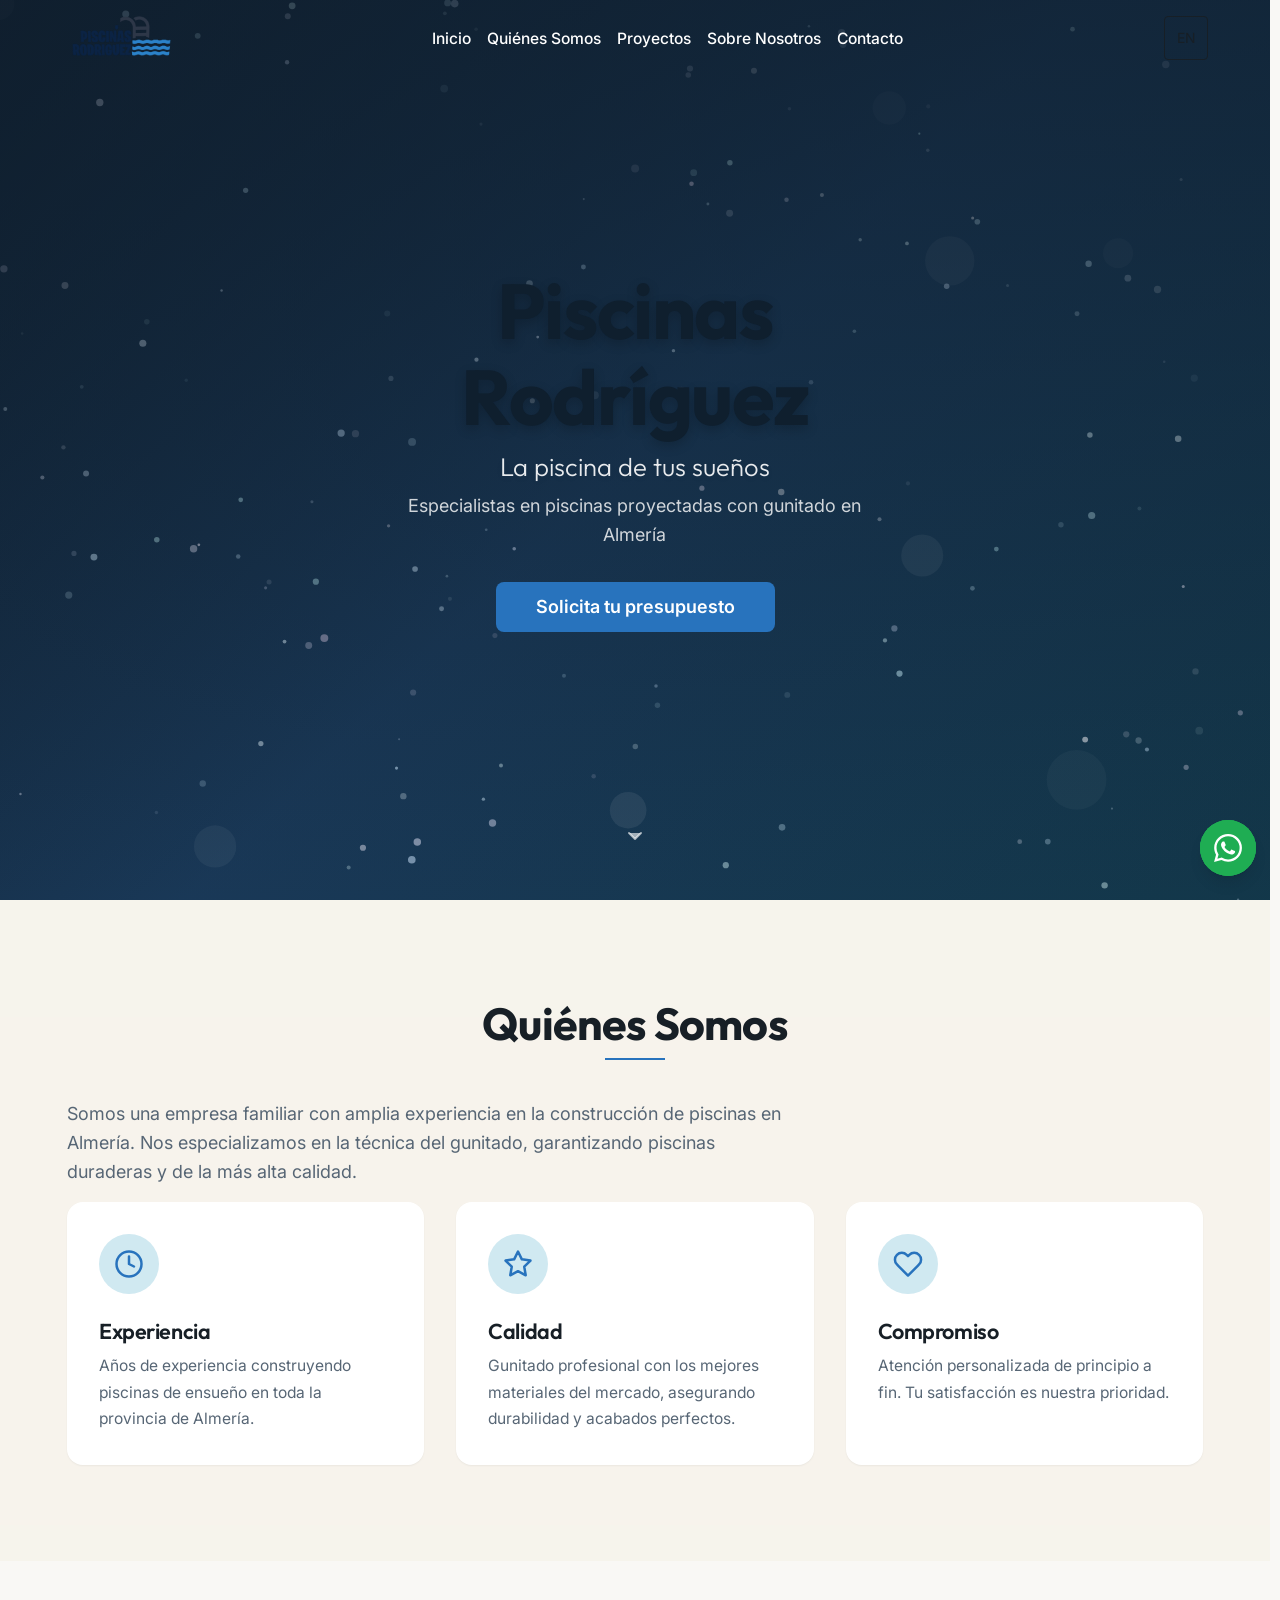
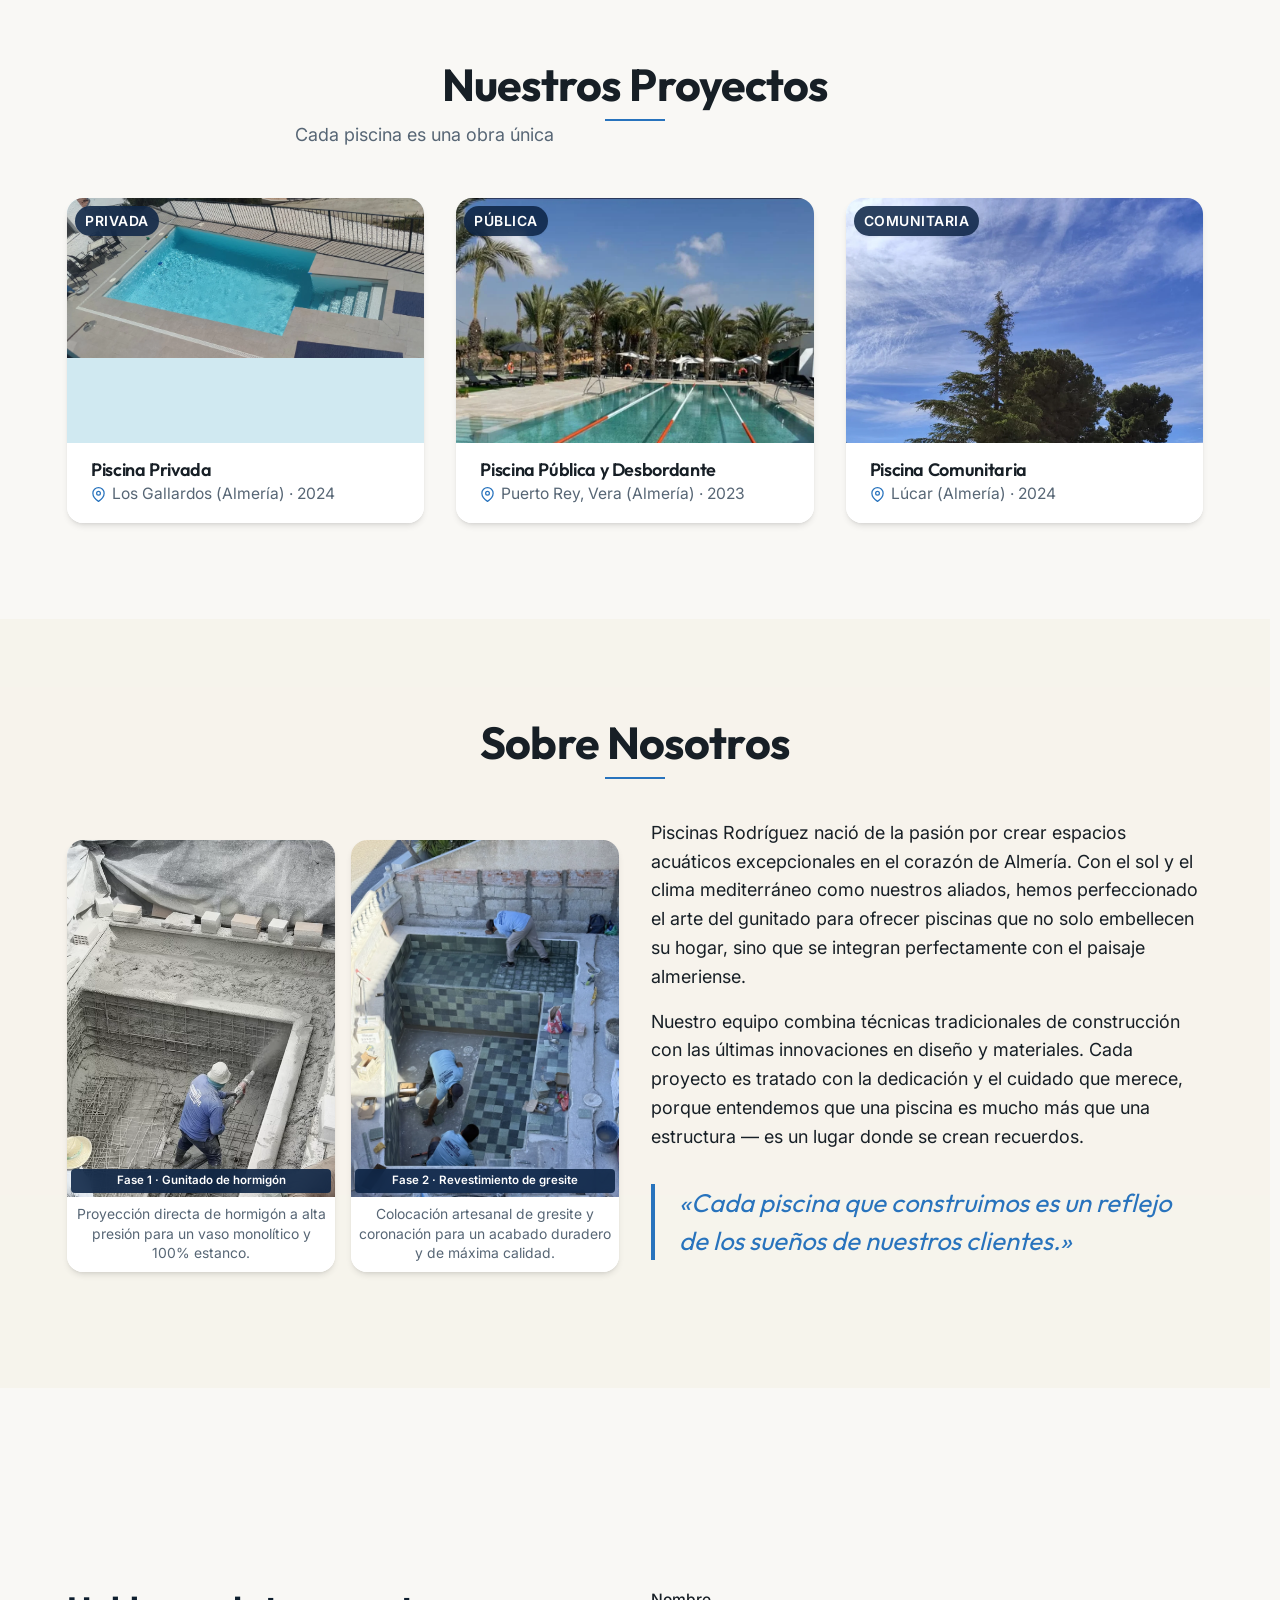
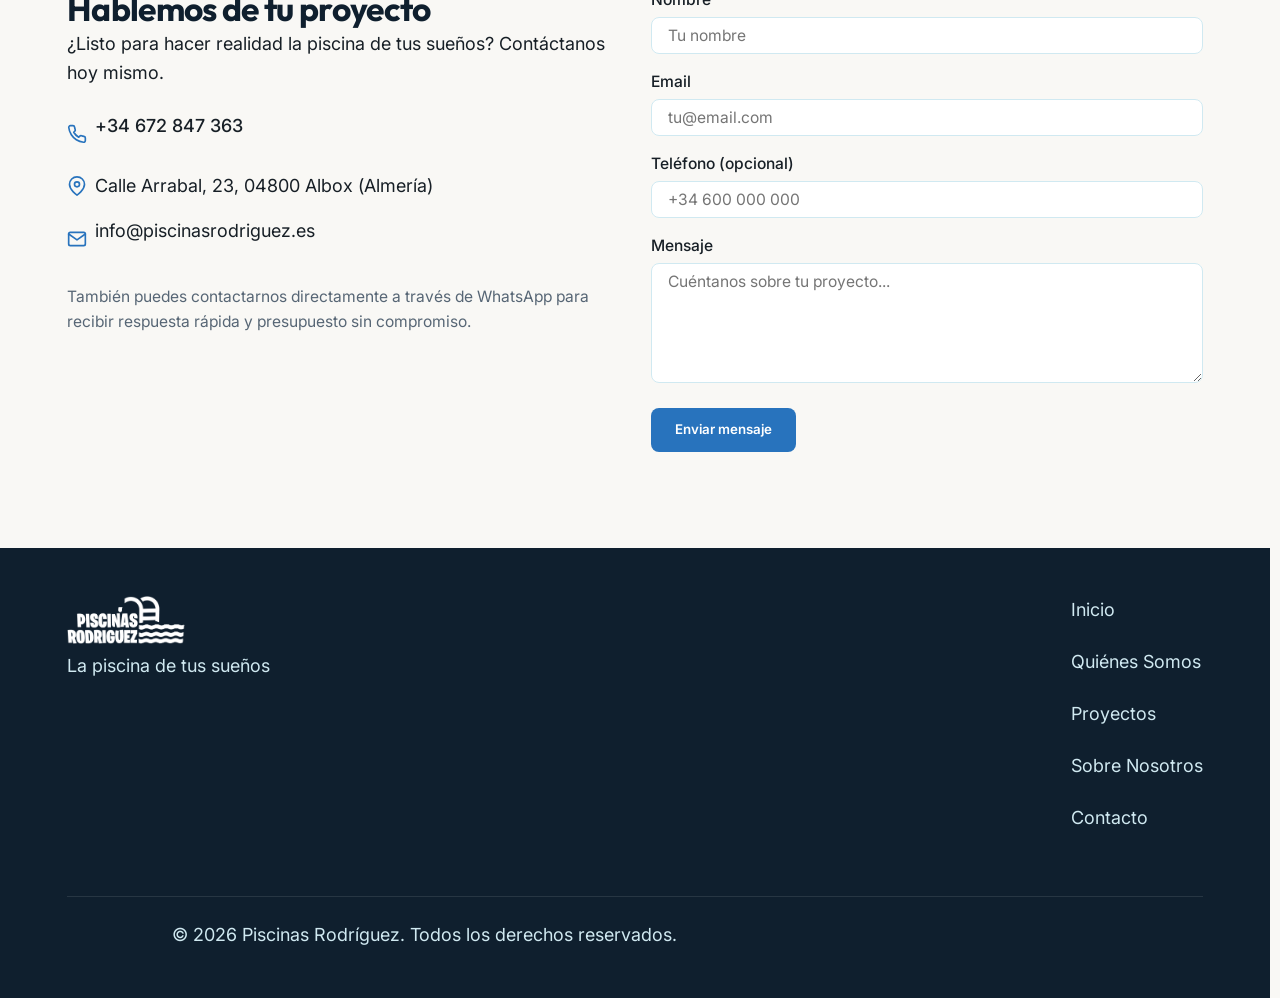
==== commit 43c6680d: "SEO: Enhance NAP consistency with Calle Arrabal address and local Almeria keywords" ====
--- a/index.html
+++ b/index.html
@@ -3,8 +3,8 @@
 <head>
     <meta charset="UTF-8">
     <meta name="viewport" content="width=device-width, initial-scale=1.0">
-    <title>Piscinas Rodríguez | Especialistas en Gunitado de Piscinas en Almería</title>
-    <meta name="description" content="Especialistas en diseño y construcción de piscinas de hormigón gunitado en Almería (Albox, Los Gallardos, Vera, Lúcar). Piscinas privadas, públicas y comunitarias de máxima durabilidad y estanqueidad.">
+    <title>Piscinas Rodríguez | Construcción de Piscinas en Almería | Especialistas en Gunitado</title>
+    <meta name="description" content="Empresa de construcción de piscinas en Almería. Piscinas Rodríguez, especialistas en hormigón gunitado en Albox, Los Gallardos, Vera, Mojácar y toda la provincia. Presupuesto sin compromiso.">
     <link rel="canonical" href="https://piscinasrodriguez.es/">
 
     <!-- Multilingual Alternates -->
@@ -55,6 +55,7 @@
       "priceRange": "€€",
       "address": {
         "@type": "PostalAddress",
+        "streetAddress": "Calle Arrabal, 23",
         "addressLocality": "Albox",
         "addressRegion": "Almería",
         "postalCode": "04800",
